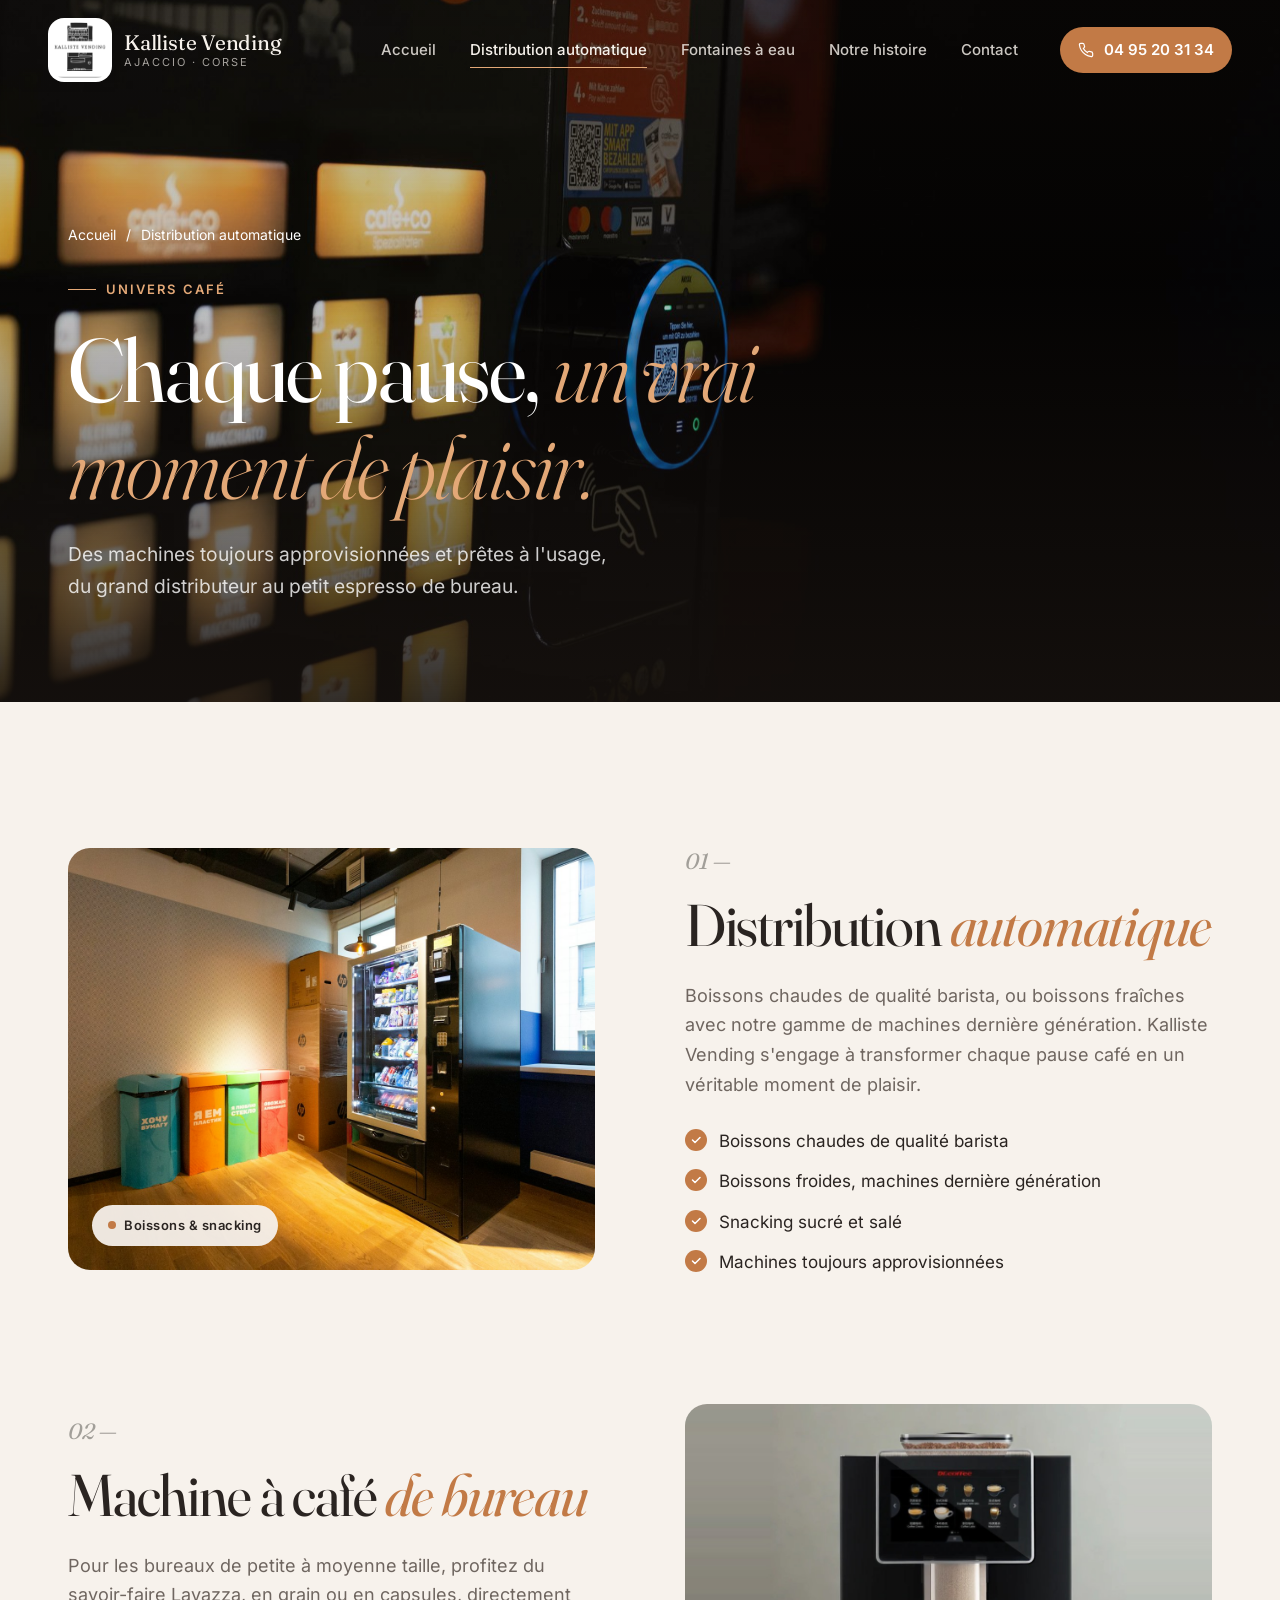
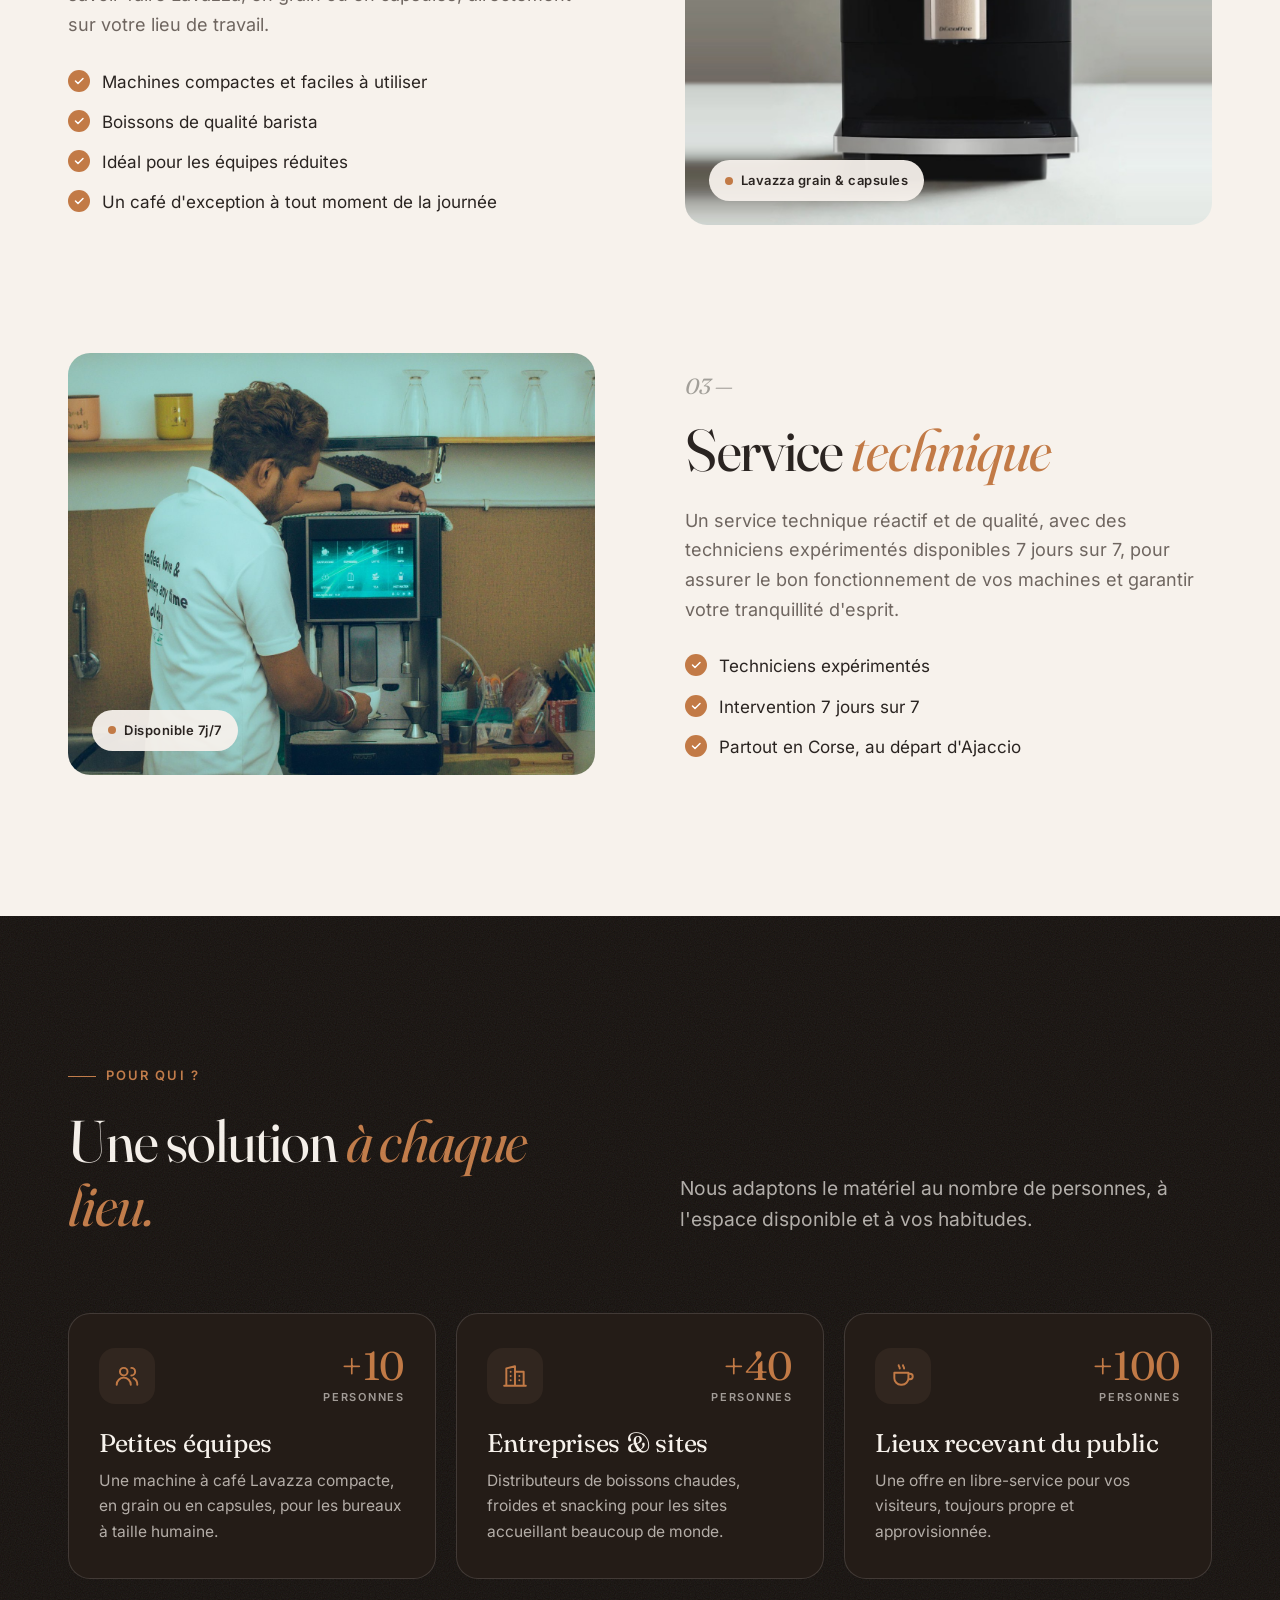
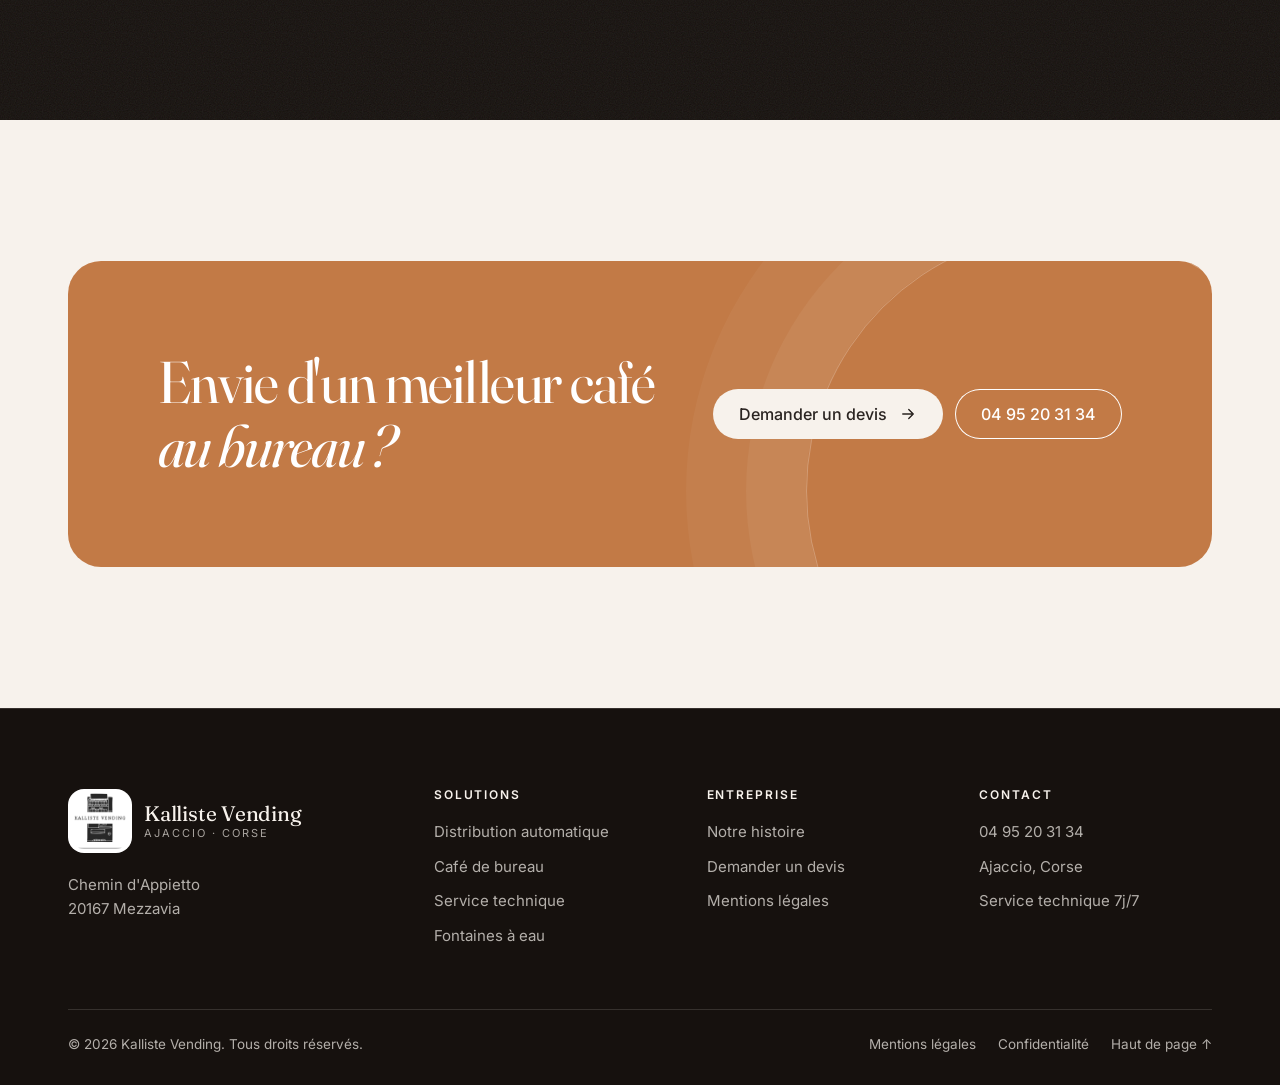
==== distribution-automatique/index.html @ c50c3dff "Site Kalliste Vending : premiere mise en ligne" ====
<!DOCTYPE html>
<html lang="fr" class="no-js">
<head>
  <meta charset="utf-8">
  <meta name="viewport" content="width=device-width, initial-scale=1">
  <title>Distribution automatique &amp; café de bureau en Corse | Kalliste Vending</title>
  <meta name="description" content="Distributeurs de boissons chaudes, froides et snacking, machines à café de bureau Lavazza et service technique 7j/7 partout en Corse.">
  <meta name="theme-color" content="#16110e">
  <link rel="icon" type="image/png" href="../assets/img/favicon.png">
  <link rel="apple-touch-icon" href="../assets/img/apple-touch-icon.png">
  <link rel="preload" href="../assets/fonts/fraunces-normal.woff2" as="font" type="font/woff2" crossorigin>
  <link rel="preload" href="../assets/fonts/inter-normal.woff2" as="font" type="font/woff2" crossorigin>
  <link rel="stylesheet" href="../assets/css/style.css">
  <script>document.documentElement.classList.remove('no-js');</script>
</head>
<body>

<svg width="0" height="0" style="position:absolute" aria-hidden="true">
  <symbol id="i-phone" viewBox="0 0 24 24" fill="none" stroke="currentColor" stroke-width="1.8" stroke-linecap="round" stroke-linejoin="round"><path d="M22 16.9v3a2 2 0 0 1-2.2 2 19.8 19.8 0 0 1-8.6-3.1 19.5 19.5 0 0 1-6-6A19.8 19.8 0 0 1 2.1 4.2 2 2 0 0 1 4.1 2h3a2 2 0 0 1 2 1.7c.1.9.4 1.8.7 2.7a2 2 0 0 1-.5 2.1L8 9.8a16 16 0 0 0 6 6l1.3-1.3a2 2 0 0 1 2.1-.4c.9.3 1.8.6 2.7.7a2 2 0 0 1 1.7 2z"/></symbol>
  <symbol id="i-arrow" viewBox="0 0 24 24" fill="none" stroke="currentColor" stroke-width="1.8" stroke-linecap="round" stroke-linejoin="round"><path d="M5 12h14M13 6l6 6-6 6"/></symbol>
  <symbol id="i-building" viewBox="0 0 24 24" fill="none" stroke="currentColor" stroke-width="1.8" stroke-linecap="round" stroke-linejoin="round"><path d="M4 21V5l8-2v18M12 8h8v13M8 8h.01M8 12h.01M8 16h.01M16 12h.01M16 16h.01M2 21h20"/></symbol>
  <symbol id="i-users" viewBox="0 0 24 24" fill="none" stroke="currentColor" stroke-width="1.8" stroke-linecap="round" stroke-linejoin="round"><circle cx="9" cy="8" r="3.5"/><path d="M2.5 20a6.5 6.5 0 0 1 13 0M16 4.5a3.5 3.5 0 0 1 0 7M18 14a6.5 6.5 0 0 1 3.5 6"/></symbol>
  <symbol id="i-cup" viewBox="0 0 24 24" fill="none" stroke="currentColor" stroke-width="1.8" stroke-linecap="round" stroke-linejoin="round"><path d="M4 9h13v5a6 6 0 0 1-6 6h-1a6 6 0 0 1-6-6V9zM17 10h1.5a2.5 2.5 0 0 1 0 5H17M8 2c0 1.5 1 1.5 1 3M12 2c0 1.5 1 1.5 1 3"/></symbol>
</svg>

<header class="site-header" id="top">
  <div class="wrap">
    <a class="brand" href="../" aria-label="Kalliste Vending, accueil">
      <img src="../assets/img/logo.png" alt="" width="54" height="54">
      <span>Kalliste Vending<small>Ajaccio · Corse</small></span>
    </a>
    <nav class="nav" aria-label="Navigation principale">
      <ul>
        <li><a href="../">Accueil</a></li>
        <li><a href="./" aria-current="page">Distribution automatique</a></li>
        <li><a href="../fontaines-a-eau/">Fontaines à eau</a></li>
        <li><a href="../#histoire">Notre histoire</a></li>
        <li><a href="../#contact">Contact</a></li>
      </ul>
    </nav>
    <a class="header-phone" href="tel:+33495203134"><svg><use href="#i-phone"/></svg>04 95 20 31 34</a>
    <button class="menu-toggle" type="button" aria-label="Ouvrir le menu" aria-expanded="false" aria-controls="mobile-menu"><span></span><span></span><span></span></button>
  </div>
</header>

<div class="mobile-menu" id="mobile-menu">
  <ul>
    <li><a href="../">Accueil</a></li>
    <li><a href="./" aria-current="page">Distribution automatique</a></li>
    <li><a href="../fontaines-a-eau/">Fontaines à eau</a></li>
    <li><a href="../#histoire">Notre histoire</a></li>
    <li><a href="../#contact">Contact</a></li>
  </ul>
  <a class="btn btn-copper" href="tel:+33495203134"><svg width="18" height="18"><use href="#i-phone"/></svg>Appeler le 04 95 20 31 34</a>
</div>

<main>
  <section class="page-hero">
    <div class="page-hero-bg" data-parallax><img src="../assets/img/distributeur.jpg" alt="" width="1920" height="1280"></div>
    <div class="wrap hero-in">
      <nav class="breadcrumb" aria-label="Fil d'Ariane"><a href="../">Accueil</a><span>/</span><span>Distribution automatique</span></nav>
      <span class="eyebrow">Univers café</span>
      <h1>Chaque pause, <em>un vrai moment de plaisir.</em></h1>
      <p class="lead">Des machines toujours approvisionnées et prêtes à l'usage, du grand distributeur au petit espresso de bureau.</p>
    </div>
  </section>

  <section class="section">
    <div class="wrap">
      <div class="feature-row" id="distributeurs">
        <div class="feature-media reveal">
          <img src="../assets/img/distributeur-bureau.jpg" alt="Distributeur automatique installé dans des locaux d'entreprise" width="1500" height="1000" loading="lazy">
          <span class="pill">Boissons &amp; snacking</span>
        </div>
        <div class="feature-text reveal" data-delay="1">
          <span class="num">01 —</span>
          <h2>Distribution <em class="accent">automatique</em></h2>
          <p>Boissons chaudes de qualité barista, ou boissons fraîches avec notre gamme de machines dernière génération. Kalliste Vending s'engage à transformer chaque pause café en un véritable moment de plaisir.</p>
          <ul class="check-list">
            <li>Boissons chaudes de qualité barista</li>
            <li>Boissons froides, machines dernière génération</li>
            <li>Snacking sucré et salé</li>
            <li>Machines toujours approvisionnées</li>
          </ul>
        </div>
      </div>

      <div class="feature-row reverse" id="cafe-bureau">
        <div class="feature-media reveal">
          <img src="../assets/img/cafe-bureau.jpg" alt="Machine à café de bureau avec écran tactile" width="1088" height="870" loading="lazy">
          <span class="pill">Lavazza grain &amp; capsules</span>
        </div>
        <div class="feature-text reveal" data-delay="1">
          <span class="num">02 —</span>
          <h2>Machine à café <em class="accent">de bureau</em></h2>
          <p>Pour les bureaux de petite à moyenne taille, profitez du savoir-faire Lavazza, en grain ou en capsules, directement sur votre lieu de travail.</p>
          <ul class="check-list">
            <li>Machines compactes et faciles à utiliser</li>
            <li>Boissons de qualité barista</li>
            <li>Idéal pour les équipes réduites</li>
            <li>Un café d'exception à tout moment de la journée</li>
          </ul>
        </div>
      </div>

      <div class="feature-row" id="service">
        <div class="feature-media reveal">
          <img src="../assets/img/technicien.jpg" alt="Technicien intervenant sur une machine à café" width="1800" height="1125" loading="lazy">
          <span class="pill">Disponible 7j/7</span>
        </div>
        <div class="feature-text reveal" data-delay="1">
          <span class="num">03 —</span>
          <h2>Service <em class="accent">technique</em></h2>
          <p>Un service technique réactif et de qualité, avec des techniciens expérimentés disponibles 7 jours sur 7, pour assurer le bon fonctionnement de vos machines et garantir votre tranquillité d'esprit.</p>
          <ul class="check-list">
            <li>Techniciens expérimentés</li>
            <li>Intervention 7 jours sur 7</li>
            <li>Partout en Corse, au départ d'Ajaccio</li>
          </ul>
        </div>
      </div>
    </div>
  </section>

  <section class="section dark grain">
    <div class="wrap">
      <div class="section-head">
        <div class="reveal">
          <span class="eyebrow">Pour qui ?</span>
          <h2>Une solution <em class="accent">à chaque lieu.</em></h2>
        </div>
        <p class="lead reveal" data-delay="1">Nous adaptons le matériel au nombre de personnes, à l'espace disponible et à vos habitudes.</p>
      </div>
      <div class="offer-grid">
        <div class="offer reveal">
          <div class="step-icon"><svg><use href="#i-users"/></svg></div>
          <span class="offer-size"><b>+10</b><small>personnes</small></span>
          <h3>Petites équipes</h3>
          <p>Une machine à café Lavazza compacte, en grain ou en capsules, pour les bureaux à taille humaine.</p>
        </div>
        <div class="offer reveal" data-delay="1">
          <div class="step-icon"><svg><use href="#i-building"/></svg></div>
          <span class="offer-size"><b>+40</b><small>personnes</small></span>
          <h3>Entreprises &amp; sites</h3>
          <p>Distributeurs de boissons chaudes, froides et snacking pour les sites accueillant beaucoup de monde.</p>
        </div>
        <div class="offer reveal" data-delay="2">
          <div class="step-icon"><svg><use href="#i-cup"/></svg></div>
          <span class="offer-size"><b>+100</b><small>personnes</small></span>
          <h3>Lieux recevant du public</h3>
          <p>Une offre en libre-service pour vos visiteurs, toujours propre et approvisionnée.</p>
        </div>
      </div>
    </div>
  </section>

  <section class="section">
    <div class="cta-wrap" style="padding-bottom:0">
      <div class="cta-band reveal">
        <h2>Envie d'un meilleur café <em>au bureau ?</em></h2>
        <div class="actions">
          <a class="btn btn-light" href="../#contact">Demander un devis <svg class="arrow" width="18" height="18"><use href="#i-arrow"/></svg></a>
          <a class="btn btn-ghost" href="tel:+33495203134">04 95 20 31 34</a>
        </div>
      </div>
    </div>
  </section>
</main>

<footer class="site-footer">
  <div class="wrap">
    <div class="footer-top">
      <div class="footer-brand">
        <a class="brand" href="../"><img src="../assets/img/logo.png" alt="" width="54" height="54"><span>Kalliste Vending<small>Ajaccio · Corse</small></span></a>
        <address>Chemin d'Appietto<br>20167 Mezzavia</address>
      </div>
      <div>
        <h4>Solutions</h4>
        <ul>
          <li><a href="./">Distribution automatique</a></li>
          <li><a href="#cafe-bureau">Café de bureau</a></li>
          <li><a href="#service">Service technique</a></li>
          <li><a href="../fontaines-a-eau/">Fontaines à eau</a></li>
        </ul>
      </div>
      <div>
        <h4>Entreprise</h4>
        <ul>
          <li><a href="../#histoire">Notre histoire</a></li>
          <li><a href="../#contact">Demander un devis</a></li>
          <li><a href="../mentions-legales/">Mentions légales</a></li>
        </ul>
      </div>
      <div>
        <h4>Contact</h4>
        <ul>
          <li><a href="tel:+33495203134">04 95 20 31 34</a></li>
          <li>Ajaccio, Corse</li>
          <li>Service technique 7j/7</li>
        </ul>
      </div>
    </div>
  </div>
  <div class="wrap footer-bottom">
    <span>© <span data-year>2026</span> Kalliste Vending. Tous droits réservés.</span>
    <nav aria-label="Liens légaux">
      <a href="../mentions-legales/">Mentions légales</a>
      <a href="../mentions-legales/#confidentialite">Confidentialité</a>
      <a href="#top">Haut de page ↑</a>
    </nav>
  </div>
</footer>

<a class="call-fab" href="tel:+33495203134" aria-label="Appeler Kalliste Vending"><svg><use href="#i-phone"/></svg></a>
<script src="../assets/js/main.js" defer></script>
</body>
</html>
---- assets/css/style.css ----
/* ==========================================================================
   KALLISTE VENDING — site de test (nouvelle identité)
   Concept : « La plus belle pause de l'île »
   Deux univers : le café (espresso, cuivre) et l'eau (turquoise méditerranéen)
   ========================================================================== */

/* ---------- Polices locales ---------- */
@font-face {
  font-family: "Fraunces";
  src: url("../fonts/fraunces-normal.woff2") format("woff2");
  font-weight: 300 700; font-style: normal; font-display: swap;
}
@font-face {
  font-family: "Fraunces";
  src: url("../fonts/fraunces-italic.woff2") format("woff2");
  font-weight: 300 700; font-style: italic; font-display: swap;
}
@font-face {
  font-family: "Inter";
  src: url("../fonts/inter-normal.woff2") format("woff2");
  font-weight: 300 700; font-style: normal; font-display: swap;
}

/* ---------- Jetons de design ---------- */
:root {
  --espresso: #16110e;
  --roast: #241c17;
  --roast-2: #31261f;
  --cream: #f7f2ec;
  --sand: #ede5da;
  --taupe: #a29f99;          /* couleur historique de la marque */
  --copper: #c27a46;
  --copper-light: #e3a877;
  --sea: #1a8798;
  --sea-deep: #0e5662;
  --sea-light: #dff0f1;
  --ink: #2a2421;
  --muted: #6f6660;
  --line: rgba(42, 36, 33, .12);
  --line-light: rgba(247, 242, 236, .14);

  --serif: "Fraunces", Georgia, "Times New Roman", serif;
  --sans: "Inter", system-ui, -apple-system, "Segoe UI", Roboto, Arial, sans-serif;

  --radius: 22px;
  --radius-sm: 12px;
  --shadow: 0 30px 60px -30px rgba(22, 17, 14, .45);
  --wrap: 1240px;
  --gutter: clamp(20px, 4vw, 48px);
  --ease: cubic-bezier(.2, .7, .2, 1);
}

/* ---------- Base ---------- */
*, *::before, *::after { box-sizing: border-box; }
html { scroll-behavior: smooth; -webkit-text-size-adjust: 100%; }
body {
  margin: 0;
  font-family: var(--sans);
  font-size: 17px;
  line-height: 1.65;
  color: var(--ink);
  background: var(--cream);
  -webkit-font-smoothing: antialiased;
  text-rendering: optimizeLegibility;
}
img { display: block; max-width: 100%; height: auto; }
a { color: inherit; }
::selection { background: var(--copper); color: #fff; }
:focus-visible { outline: 2px solid var(--copper); outline-offset: 3px; border-radius: 4px; }

h1, h2, h3, h4 {
  font-family: var(--serif);
  font-weight: 400;
  line-height: 1.08;
  letter-spacing: -.02em;
  margin: 0;
  font-optical-sizing: auto;
}
h1 { font-size: clamp(44px, 7vw, 96px); font-variation-settings: "opsz" 144; }
h2 { font-size: clamp(34px, 4.6vw, 60px); font-variation-settings: "opsz" 144; }
h3 { font-size: clamp(22px, 2vw, 28px); letter-spacing: -.01em; }
p { margin: 0 0 1em; }
em.accent, .accent-copper { font-style: italic; color: var(--copper); }
.accent-sea { font-style: italic; color: var(--sea); }

.wrap { max-width: var(--wrap); margin: 0 auto; padding: 0 var(--gutter); }
.section { padding: clamp(80px, 11vw, 150px) 0; position: relative; }
.visually-hidden {
  position: absolute !important; width: 1px; height: 1px; overflow: hidden;
  clip: rect(0 0 0 0); white-space: nowrap;
}

/* Sur-titre */
.eyebrow {
  display: inline-flex; align-items: center; gap: 10px;
  font-size: 13px; font-weight: 600; letter-spacing: .16em; text-transform: uppercase;
  color: var(--copper);
  margin-bottom: 22px;
}
.eyebrow::before { content: ""; width: 28px; height: 1px; background: currentColor; }
.eyebrow.sea { color: var(--sea); }
.lead { font-size: clamp(18px, 1.5vw, 21px); color: var(--muted); max-width: 46ch; }

/* ---------- Boutons ---------- */
.btn {
  --bg: var(--ink); --fg: var(--cream);
  position: relative;
  display: inline-flex; align-items: center; gap: 12px;
  padding: 16px 26px;
  border: 0; border-radius: 999px;
  background: var(--bg); color: var(--fg);
  font: 500 16px/1 var(--sans);
  text-decoration: none; cursor: pointer;
  overflow: hidden; isolation: isolate;
  transition: transform .3s var(--ease), box-shadow .3s var(--ease), color .3s;
}
.btn::before {
  content: ""; position: absolute; inset: 0; z-index: -1;
  background: var(--copper);
  transform: translateY(101%);
  transition: transform .45s var(--ease);
}
.btn:hover::before { transform: translateY(0); }
.btn:hover { transform: translateY(-2px); box-shadow: 0 14px 30px -12px rgba(194, 122, 70, .7); color: #fff; }
.btn .arrow { transition: transform .3s var(--ease); }
.btn:hover .arrow { transform: translateX(4px); }
.btn-copper { --bg: var(--copper); --fg: #fff; }
.btn-copper::before { background: var(--cream); }
.btn-copper:hover { color: var(--ink); }
.btn-light { --bg: var(--cream); --fg: var(--ink); }
.btn-ghost { --bg: transparent; --fg: currentColor; box-shadow: inset 0 0 0 1px currentColor; }
.btn-ghost::before { background: var(--cream); }
.btn-ghost:hover { color: var(--ink); box-shadow: none; }
.btn-sea::before { background: var(--sea); }
.btn-sea:hover { box-shadow: 0 14px 30px -12px rgba(26, 135, 152, .7); }

.link-arrow {
  display: inline-flex; align-items: center; gap: 10px;
  font-weight: 600; font-size: 15px; text-decoration: none;
  padding-bottom: 4px;
  background: linear-gradient(currentColor, currentColor) 0 100% / 0 1px no-repeat;
  transition: background-size .4s var(--ease);
}
.link-arrow:hover { background-size: 100% 1px; }

/* ==========================================================================
   EN-TÊTE
   ========================================================================== */
.site-header {
  position: fixed; inset: 0 0 auto 0; z-index: 100;
  padding: 18px 0;
  color: var(--cream);
  transition: background-color .4s, padding .4s var(--ease), color .4s, box-shadow .4s;
}
.site-header .wrap { display: flex; align-items: center; gap: 28px; max-width: 1400px; }
.site-header.is-solid {
  padding: 10px 0;
  background: rgba(22, 17, 14, .86);
  -webkit-backdrop-filter: saturate(140%) blur(14px);
  backdrop-filter: saturate(140%) blur(14px);
  box-shadow: 0 1px 0 var(--line-light);
}
.brand { display: flex; align-items: center; gap: 12px; text-decoration: none; }
.brand img {
  width: 64px; height: 64px; object-fit: contain;
  background: #fff; border-radius: 16px; padding: 4px;
}
.brand span { font-family: var(--serif); font-size: 21px; letter-spacing: -.01em; line-height: 1; }
.brand small { display: block; font-family: var(--sans); font-size: 11px; letter-spacing: .18em; text-transform: uppercase; opacity: .65; margin-top: 4px; }

.nav { margin-left: auto; }
.nav ul { display: flex; gap: 6px; list-style: none; margin: 0; padding: 0; }
.nav a {
  position: relative; display: block;
  padding: 10px 14px;
  font-size: 15px; font-weight: 500; text-decoration: none;
  opacity: .82; transition: opacity .2s;
}
.nav a::after {
  content: ""; position: absolute; left: 14px; right: 14px; bottom: 4px;
  height: 1px; background: var(--copper-light);
  transform: scaleX(0); transform-origin: left; transition: transform .35s var(--ease);
}
.nav a:hover, .nav a[aria-current="page"] { opacity: 1; }
.nav a:hover::after, .nav a[aria-current="page"]::after { transform: scaleX(1); }

.header-phone {
  display: inline-flex; align-items: center; gap: 10px;
  padding: 11px 18px; border-radius: 999px;
  background: var(--copper); color: #fff;
  font-weight: 600; font-size: 15px; text-decoration: none; white-space: nowrap;
  transition: background .25s, transform .25s var(--ease);
}
.header-phone:hover { background: var(--copper-light); transform: translateY(-1px); }
.header-phone svg { width: 16px; height: 16px; }

/* En-tête sur fond clair (pages intérieures si besoin) */
.site-header.on-light:not(.is-solid) { color: var(--ink); }

.menu-toggle {
  display: none; margin-left: auto;
  width: 46px; height: 46px; border-radius: 50%;
  border: 1px solid var(--line-light); background: transparent; color: inherit;
  cursor: pointer; position: relative;
}
.menu-toggle span {
  position: absolute; left: 14px; right: 14px; height: 1.5px; background: currentColor;
  transition: transform .35s var(--ease), opacity .2s;
}
.menu-toggle span:nth-child(1) { top: 17px; }
.menu-toggle span:nth-child(2) { top: 22px; }
.menu-toggle span:nth-child(3) { top: 27px; }
.menu-open .menu-toggle span:nth-child(1) { transform: translateY(5px) rotate(45deg); }
.menu-open .menu-toggle span:nth-child(2) { opacity: 0; }
.menu-open .menu-toggle span:nth-child(3) { transform: translateY(-5px) rotate(-45deg); }

.mobile-menu {
  position: fixed; inset: 0; z-index: 90;
  background: var(--espresso); color: var(--cream);
  padding: 120px var(--gutter) 40px;
  display: flex; flex-direction: column;
  clip-path: circle(0 at calc(100% - 45px) 45px);
  transition: clip-path .6s var(--ease);
  visibility: hidden;
}
.menu-open .mobile-menu { clip-path: circle(150% at calc(100% - 45px) 45px); visibility: visible; }
.mobile-menu ul { list-style: none; margin: 0; padding: 0; }
.mobile-menu li a {
  display: block; padding: 12px 0;
  font-family: var(--serif); font-size: 38px; line-height: 1.1; text-decoration: none;
  border-bottom: 1px solid var(--line-light);
}
.mobile-menu li a[aria-current="page"] { color: var(--copper-light); font-style: italic; }
.mobile-menu .btn { margin-top: auto; justify-content: center; }
body.menu-open { overflow: hidden; }

/* ==========================================================================
   HERO ACCUEIL
   ========================================================================== */
.hero {
  position: relative;
  min-height: 100vh; min-height: 100svh;
  padding: 150px 0 90px;
  background:
    radial-gradient(70% 60% at 85% 20%, rgba(26, 135, 152, .22), transparent 60%),
    radial-gradient(60% 60% at 10% 90%, rgba(194, 122, 70, .25), transparent 60%),
    var(--espresso);
  color: var(--cream);
  overflow: hidden;
  display: flex; align-items: center;
}
/* grain photo très léger */
.hero::before, .grain::before {
  content: ""; position: absolute; inset: 0; pointer-events: none; opacity: .09; z-index: 0;
  background-image: url("data:image/svg+xml,%3Csvg xmlns='http://www.w3.org/2000/svg' width='160' height='160'%3E%3Cfilter id='n'%3E%3CfeTurbulence type='fractalNoise' baseFrequency='.85' numOctaves='3' stitchTiles='stitch'/%3E%3C/filter%3E%3Crect width='100%25' height='100%25' filter='url(%23n)'/%3E%3C/svg%3E");
}
.hero .wrap {
  position: relative; z-index: 1;
  display: grid; grid-template-columns: 1.05fr .95fr; gap: clamp(40px, 6vw, 90px);
  align-items: center; max-width: 1400px;
}
.hero h1 { font-weight: 350; margin-bottom: 28px; }
.hero h1 em { font-style: italic; font-weight: 300; color: var(--copper-light); }
.hero .lead { color: rgba(247, 242, 236, .72); margin-bottom: 40px; }
.hero-actions { display: flex; flex-wrap: wrap; gap: 14px; }

.hero-facts {
  display: flex; flex-wrap: wrap; gap: 10px 28px;
  margin: 56px 0 0; padding: 26px 0 0; list-style: none;
  border-top: 1px solid var(--line-light);
  font-size: 14px; color: rgba(247, 242, 236, .7);
}
.hero-facts li { display: flex; align-items: center; gap: 10px; }
.hero-facts li::before { content: ""; width: 6px; height: 6px; border-radius: 50%; background: var(--copper); }
.hero-facts li:nth-child(even)::before { background: var(--sea); }

/* Visuel double : café / eau */
.duo { position: relative; height: min(640px, 72vh); }
.duo-card {
  position: absolute; overflow: hidden;
  border-radius: 200px 200px var(--radius) var(--radius);
  box-shadow: var(--shadow);
  text-decoration: none; color: #fff;
  transition: transform .8s var(--ease);
}
.duo-card img { width: 100%; height: 100%; object-fit: cover; transition: transform 1.2s var(--ease); }
.duo-card:hover img { transform: scale(1.06); }
.duo-card::after {
  content: ""; position: absolute; inset: 0;
  background: linear-gradient(180deg, transparent 50%, rgba(10, 8, 6, .75));
}
.duo-card .tag {
  position: absolute; left: 24px; right: 24px; bottom: 22px; z-index: 2;
  display: flex; align-items: flex-end; justify-content: space-between; gap: 10px;
}
.duo-card .tag b { font-family: var(--serif); font-weight: 400; font-size: 30px; line-height: 1; }
.duo-card .tag small { display: block; font-size: 12px; letter-spacing: .14em; text-transform: uppercase; opacity: .8; margin-bottom: 8px; }
.duo-card .tag .circle {
  flex: 0 0 auto; width: 44px; height: 44px; border-radius: 50%;
  display: grid; place-items: center; background: rgba(255, 255, 255, .18);
  -webkit-backdrop-filter: blur(6px); backdrop-filter: blur(6px);
  transition: background .3s, transform .3s var(--ease);
}
.duo-card:hover .circle { background: var(--copper); transform: rotate(-45deg); }
.duo-card.water:hover .circle { background: var(--sea); }
.duo-card.coffee { left: 0; top: 0; width: 58%; height: 82%; }
.duo-card.water { right: 0; bottom: 0; width: 50%; height: 70%; border-radius: var(--radius) var(--radius) 200px 200px; }
.duo-card.water .tag { bottom: auto; top: 26px; align-items: flex-start; }
.duo-card.water::after { background: linear-gradient(0deg, transparent 50%, rgba(8, 40, 46, .7)); }

.scroll-hint {
  position: absolute; left: 50%; bottom: 26px; z-index: 2; transform: translateX(-50%);
  width: 26px; height: 42px; border-radius: 20px; border: 1px solid var(--line-light);
}
.scroll-hint::after {
  content: ""; position: absolute; left: 50%; top: 8px; width: 3px; height: 8px; margin-left: -1.5px;
  border-radius: 3px; background: var(--copper-light); animation: wheel 1.8s var(--ease) infinite;
}
@keyframes wheel { 0% { opacity: 0; transform: translateY(0); } 30% { opacity: 1; } 100% { opacity: 0; transform: translateY(14px); } }

/* ==========================================================================
   BANDEAU DÉFILANT
   ========================================================================== */
.marquee {
  background: var(--copper); color: #fff;
  overflow: hidden; white-space: nowrap;
  padding: 18px 0;
  border-block: 1px solid rgba(0, 0, 0, .08);
}
.marquee-track { display: inline-flex; animation: marquee 40s linear infinite; }
.marquee:hover .marquee-track { animation-play-state: paused; }
.marquee span {
  display: inline-flex; align-items: center; gap: 34px; padding-right: 34px;
  font-family: var(--serif); font-size: clamp(20px, 2.2vw, 28px); font-style: italic;
}
.marquee span::after { content: "✦"; font-style: normal; font-size: .6em; opacity: .7; }
@keyframes marquee { to { transform: translateX(-50%); } }

/* ==========================================================================
   EN-TÊTES DE SECTION
   ========================================================================== */
.section-head {
  display: grid; grid-template-columns: 1fr 1fr; gap: 40px 80px; align-items: end;
  margin-bottom: clamp(48px, 6vw, 80px);
}
.section-head .lead { margin: 0; }
.section-head.center { grid-template-columns: 1fr; text-align: center; justify-items: center; }

/* ==========================================================================
   SOLUTIONS (cartes)
   ========================================================================== */
.solutions { display: grid; grid-template-columns: repeat(3, 1fr); gap: 24px; }
.solution {
  position: relative; display: flex; flex-direction: column;
  background: #fff; border-radius: var(--radius); overflow: hidden;
  text-decoration: none; color: inherit;
  box-shadow: 0 1px 0 var(--line);
  transition: transform .5s var(--ease), box-shadow .5s var(--ease);
}
.solution:hover { transform: translateY(-8px); box-shadow: var(--shadow); }
.solution-media { position: relative; aspect-ratio: 4 / 3.2; overflow: hidden; }
.solution-media img { width: 100%; height: 100%; object-fit: cover; transition: transform 1.2s var(--ease); }
.solution:hover .solution-media img { transform: scale(1.07); }
.solution-num {
  position: absolute; top: 18px; left: 18px;
  padding: 6px 12px; border-radius: 999px;
  background: rgba(247, 242, 236, .92); color: var(--ink);
  font-size: 12px; font-weight: 600; letter-spacing: .1em;
}
.solution-body { padding: 28px 28px 30px; display: flex; flex-direction: column; flex: 1; }
.solution-body h3 { margin-bottom: 12px; }
.solution-body p { color: var(--muted); font-size: 16px; flex: 1; }
.solution-body .link-arrow { color: var(--copper); margin-top: 8px; align-self: flex-start; }
.solution.is-water .link-arrow { color: var(--sea); }

/* ==========================================================================
   HISTOIRE
   ========================================================================== */
.story { background: var(--sand); overflow: hidden; }
.story-grid { display: grid; grid-template-columns: .95fr 1.05fr; gap: clamp(40px, 7vw, 110px); align-items: center; }
.story-media { position: relative; }
.story-media img { border-radius: var(--radius); aspect-ratio: 4 / 5; object-fit: cover; width: 100%; }
.story-media .year {
  position: absolute; right: -28px; bottom: 40px;
  background: var(--espresso); color: var(--cream);
  padding: 26px 30px; border-radius: var(--radius);
  box-shadow: var(--shadow);
}
.story-media .year b { display: block; font-family: var(--serif); font-weight: 300; font-size: 64px; line-height: .9; color: var(--copper-light); }
.story-media .year span { font-size: 13px; letter-spacing: .08em; opacity: .75; }
.story h2 { margin-bottom: 30px; }
.story blockquote {
  margin: 34px 0 0; padding: 26px 0 0 30px;
  border-left: 1px solid var(--copper);
  font-family: var(--serif); font-size: clamp(22px, 2.2vw, 28px); font-style: italic; line-height: 1.35;
  color: var(--ink);
}
.story blockquote small { display: block; margin-top: 14px; font: 500 14px var(--sans); font-style: normal; color: var(--muted); }
.big-word {
  position: absolute; right: -2vw; top: 40px; pointer-events: none;
  font-family: var(--serif); font-style: italic; font-weight: 300;
  font-size: clamp(120px, 20vw, 300px); line-height: 1; letter-spacing: -.04em;
  color: rgba(42, 36, 33, .045);
}

/* ==========================================================================
   CHIFFRES
   ========================================================================== */
.stats { background: var(--espresso); color: var(--cream); position: relative; overflow: hidden; }
.stats-grid { display: grid; grid-template-columns: repeat(4, 1fr); position: relative; z-index: 1; }
.stat { padding: 10px 34px; border-left: 1px solid var(--line-light); }
.stat:first-child { border-left: 0; padding-left: 0; }
.stat b {
  display: block; font-family: var(--serif); font-weight: 300;
  font-size: clamp(52px, 6vw, 86px); line-height: 1; letter-spacing: -.03em;
  margin-bottom: 14px;
}
.stat b sup { font-size: .4em; vertical-align: top; position: relative; top: .4em; color: var(--copper-light); }
.stat:nth-child(even) b sup { color: #6cc4cf; }
.stat p { margin: 0; color: rgba(247, 242, 236, .68); font-size: 15px; max-width: 24ch; }

/* ==========================================================================
   PROCESSUS
   ========================================================================== */
.steps { display: grid; grid-template-columns: repeat(4, 1fr); gap: 20px; counter-reset: step; list-style: none; padding: 0; margin: 0; }
.step {
  position: relative; padding: 34px 28px 30px;
  border-radius: var(--radius); background: #fff;
  box-shadow: 0 1px 0 var(--line);
  transition: background .4s, color .4s, transform .4s var(--ease);
}
.step:hover { background: var(--espresso); color: var(--cream); transform: translateY(-6px); }
.step:hover p { color: rgba(247, 242, 236, .7); }
.step-icon {
  width: 56px; height: 56px; border-radius: 16px;
  display: grid; place-items: center; margin-bottom: 26px;
  background: var(--sand); color: var(--copper);
  transition: background .4s;
}
.step:hover .step-icon { background: var(--roast-2); }
.step-icon svg { width: 26px; height: 26px; }
.step::after {
  counter-increment: step; content: "0" counter(step);
  position: absolute; top: 26px; right: 28px;
  font-family: var(--serif); font-style: italic; font-size: 34px; color: var(--taupe); opacity: .6;
}
.step h3 { font-size: 23px; margin-bottom: 10px; }
.step p { margin: 0; font-size: 15.5px; color: var(--muted); transition: color .4s; }

/* ==========================================================================
   BANDEAU ÉCOLOGIE
   ========================================================================== */
.eco {
  position: relative; color: #fff; overflow: hidden;
  min-height: 640px; display: flex; align-items: center;
}
.eco-bg { position: absolute; inset: -10% 0; }
.eco-bg img { width: 100%; height: 100%; object-fit: cover; }
.eco::after {
  content: ""; position: absolute; inset: 0;
  background: linear-gradient(90deg, rgba(6, 34, 38, .88) 0%, rgba(6, 34, 38, .55) 45%, rgba(6, 34, 38, 0) 75%);
}
.eco .wrap { position: relative; z-index: 1; width: 100%; }
.eco-content { max-width: 560px; }
.eco .eyebrow { color: #8fd8e0; }
.eco h2 { margin-bottom: 24px; }
.eco h2 em { color: #8fd8e0; }
.eco p { color: rgba(255, 255, 255, .82); font-size: 18px; }
.eco-list { list-style: none; padding: 0; margin: 28px 0 36px; display: grid; gap: 12px; }
.eco-list li { display: flex; gap: 14px; align-items: center; font-weight: 500; }
.eco-list svg { flex: 0 0 auto; width: 26px; height: 26px; padding: 5px; border-radius: 50%; background: rgba(143, 216, 224, .2); color: #8fd8e0; }

/* ==========================================================================
   PARTENAIRES
   ========================================================================== */
.partners { padding: 70px 0; border-bottom: 1px solid var(--line); }
.partners .wrap { display: flex; align-items: center; justify-content: space-between; gap: 40px; flex-wrap: wrap; }
.partners p { margin: 0; font-family: var(--serif); font-size: 24px; max-width: 22ch; line-height: 1.25; }
.partner-logos { display: flex; align-items: center; gap: 56px; flex-wrap: wrap; }
.partner-logos img { height: 64px; width: auto; filter: grayscale(1); opacity: .75; transition: filter .3s, opacity .3s; }
.partner-logos img:hover { filter: none; opacity: 1; }
.partner-logos .logo-nescafe { height: 42px; }
.wordmark {
  font-family: var(--serif); font-weight: 600; font-size: 34px; letter-spacing: .06em;
  color: var(--ink); opacity: .7; text-transform: uppercase;
}

/* ==========================================================================
   CONTACT
   ========================================================================== */
.contact { background: var(--espresso); color: var(--cream); position: relative; overflow: hidden; }
.contact-grid { display: grid; grid-template-columns: .85fr 1.15fr; gap: clamp(40px, 7vw, 100px); position: relative; z-index: 1; }
.contact h2 { margin-bottom: 24px; }
.contact h2 em { color: var(--copper-light); }
.contact .lead { color: rgba(247, 242, 236, .7); }
.contact-cards { display: grid; gap: 14px; margin-top: 40px; }
.contact-card {
  display: flex; align-items: center; gap: 18px;
  padding: 20px 22px; border-radius: var(--radius-sm);
  border: 1px solid var(--line-light); text-decoration: none;
  transition: background .3s, border-color .3s;
}
a.contact-card:hover { background: var(--roast); border-color: var(--copper); }
.contact-card .ico {
  flex: 0 0 auto; width: 46px; height: 46px; border-radius: 50%;
  display: grid; place-items: center; background: var(--roast-2); color: var(--copper-light);
}
.contact-card .ico svg { width: 20px; height: 20px; }
.contact-card small { display: block; font-size: 12px; letter-spacing: .14em; text-transform: uppercase; color: rgba(247, 242, 236, .55); }
.contact-card b { font-weight: 500; font-size: 18px; }

.form {
  background: var(--cream); color: var(--ink);
  border-radius: var(--radius); padding: clamp(28px, 4vw, 48px);
}
.form h3 { margin-bottom: 6px; }
.form > p { color: var(--muted); font-size: 15px; margin-bottom: 26px; }
.chips { display: flex; flex-wrap: wrap; gap: 10px; margin: 0 0 24px; padding: 0; border: 0; }
.chips legend { font-size: 14px; font-weight: 600; margin-bottom: 12px; padding: 0; }
.chip input { position: absolute; opacity: 0; pointer-events: none; }
.chip span {
  display: inline-flex; align-items: center; gap: 8px;
  padding: 10px 16px; border-radius: 999px;
  border: 1px solid var(--line); background: #fff;
  font-size: 14.5px; font-weight: 500; cursor: pointer;
  transition: background .25s, color .25s, border-color .25s;
}
.chip span::before { content: "+"; font-weight: 400; transition: transform .25s; }
.chip input:checked + span { background: var(--ink); color: var(--cream); border-color: var(--ink); }
.chip input:checked + span::before { content: "✓"; }
.chip input:focus-visible + span { outline: 2px solid var(--copper); outline-offset: 2px; }

.fields { display: grid; grid-template-columns: 1fr 1fr; gap: 16px; }
.field { position: relative; }
.field.full { grid-column: 1 / -1; }
.field input, .field textarea {
  width: 100%; padding: 24px 16px 10px;
  border: 1px solid var(--line); border-radius: var(--radius-sm);
  background: #fff; color: var(--ink);
  font: 400 16px/1.4 var(--sans);
  transition: border-color .25s, box-shadow .25s;
}
.field textarea { min-height: 140px; resize: vertical; }
.field label {
  position: absolute; left: 17px; top: 17px;
  font-size: 15px; color: var(--muted); pointer-events: none;
  transition: transform .2s var(--ease), font-size .2s, color .2s;
  transform-origin: left top;
}
.field input:focus, .field textarea:focus { outline: 0; border-color: var(--copper); box-shadow: 0 0 0 4px rgba(194, 122, 70, .15); }
.field input:focus + label, .field input:not(:placeholder-shown) + label,
.field textarea:focus + label, .field textarea:not(:placeholder-shown) + label {
  transform: translateY(-10px); font-size: 12px; color: var(--copper);
}
.consent { display: flex; gap: 12px; align-items: flex-start; margin: 20px 0 24px; font-size: 13.5px; color: var(--muted); line-height: 1.5; }
.consent input { margin-top: 3px; accent-color: var(--copper); width: 16px; height: 16px; flex: 0 0 auto; }
.form-foot { display: flex; align-items: center; gap: 18px; flex-wrap: wrap; }
.form-status { margin: 0; font-size: 14.5px; font-weight: 500; }
.form-status.ok { color: #2e7d4f; }
.form-status.err { color: #b3402a; }

/* ==========================================================================
   PIED DE PAGE
   ========================================================================== */
.site-footer { background: var(--espresso); color: rgba(247, 242, 236, .7); border-top: 1px solid var(--line-light); }
.footer-top { display: grid; grid-template-columns: 1.4fr 1fr 1fr 1fr; gap: 40px; padding: 80px 0 60px; }
.footer-top h4 { font-family: var(--sans); font-size: 12px; font-weight: 600; letter-spacing: .16em; text-transform: uppercase; color: var(--cream); margin-bottom: 18px; }
.footer-top ul { list-style: none; margin: 0; padding: 0; display: grid; gap: 10px; font-size: 15px; }
.footer-top a { text-decoration: none; transition: color .2s; }
.footer-top a:hover { color: var(--copper-light); }
.footer-brand p { max-width: 32ch; font-size: 15px; margin-top: 20px; }
.footer-brand address { font-style: normal; font-size: 15px; line-height: 1.6; margin-top: 20px; }
.footer-brand .brand { color: var(--cream); }
.footer-bottom {
  display: flex; justify-content: space-between; gap: 20px; flex-wrap: wrap;
  padding-top: 24px; padding-bottom: 30px; font-size: 13.5px;
  background: linear-gradient(var(--line-light), var(--line-light)) center top / calc(100% - 2 * var(--gutter)) 1px no-repeat;
}
.footer-bottom a { text-decoration: none; }
.footer-bottom a:hover { color: var(--cream); }
.footer-bottom nav { display: flex; gap: 22px; flex-wrap: wrap; }

/* Bouton d'appel flottant (mobile) */
.call-fab {
  position: fixed; right: 18px; bottom: 18px; z-index: 80;
  width: 58px; height: 58px; border-radius: 50%;
  display: none; place-items: center;
  background: var(--copper); color: #fff;
  box-shadow: 0 14px 30px -10px rgba(194, 122, 70, .8);
}
.call-fab svg { width: 24px; height: 24px; }
.call-fab::before {
  content: ""; position: absolute; inset: 0; border-radius: 50%;
  border: 2px solid var(--copper); animation: ping 2.4s var(--ease) infinite;
}
@keyframes ping { 0% { transform: scale(1); opacity: .8; } 100% { transform: scale(1.6); opacity: 0; } }

/* ==========================================================================
   PAGES INTÉRIEURES
   ========================================================================== */
.page-hero {
  position: relative; min-height: 78vh; padding: 170px 0 80px;
  color: #fff; display: flex; align-items: flex-end; overflow: hidden;
  background: var(--espresso);
}
.page-hero-bg { position: absolute; inset: 0; }
.page-hero-bg img { width: 100%; height: 100%; object-fit: cover; }
.page-hero::after {
  content: ""; position: absolute; inset: 0;
  background: linear-gradient(180deg, rgba(22, 17, 14, .35) 0%, rgba(22, 17, 14, .2) 40%, rgba(22, 17, 14, .88) 100%);
}
.page-hero.water::after { background: linear-gradient(180deg, rgba(5, 36, 42, .3) 0%, rgba(5, 36, 42, .15) 40%, rgba(5, 36, 42, .9) 100%); }
.page-hero .wrap { position: relative; z-index: 1; width: 100%; }
.breadcrumb { display: flex; gap: 10px; font-size: 14px; opacity: .75; margin-bottom: 24px; }
.breadcrumb a { text-decoration: none; }
.breadcrumb a:hover { text-decoration: underline; }
.page-hero h1 { max-width: 14ch; margin-bottom: 24px; }
.page-hero h1 em { font-style: italic; font-weight: 300; color: var(--copper-light); }
.page-hero.water h1 em { color: #8fd8e0; }
.page-hero .lead { color: rgba(255, 255, 255, .8); }
.page-hero .eyebrow { color: var(--copper-light); }
.page-hero.water .eyebrow { color: #8fd8e0; }

/* Blocs alternés */
.feature-row {
  display: grid; grid-template-columns: 1fr 1fr; gap: clamp(40px, 7vw, 110px);
  align-items: center;
}
.feature-row + .feature-row { margin-top: clamp(80px, 10vw, 140px); }
.feature-row.reverse .feature-media { order: 2; }
.feature-media { position: relative; }
.feature-media img { border-radius: var(--radius); width: 100%; aspect-ratio: 5 / 4; object-fit: cover; }
.feature-media .pill {
  position: absolute; left: 24px; bottom: 24px;
  padding: 10px 16px; border-radius: 999px;
  background: rgba(247, 242, 236, .94); color: var(--ink);
  font-size: 13px; font-weight: 600; letter-spacing: .04em;
  display: inline-flex; align-items: center; gap: 8px;
}
.feature-media .pill::before { content: ""; width: 8px; height: 8px; border-radius: 50%; background: var(--copper); }
.is-water .feature-media .pill::before { background: var(--sea); }
.feature-media.logo-box {
  aspect-ratio: 5 / 4; border-radius: var(--radius);
  background: #fff; display: grid; place-items: center; padding: 12%;
  box-shadow: 0 1px 0 var(--line);
}
.feature-media.logo-box img { aspect-ratio: auto; border-radius: 0; object-fit: contain; }
.feature-text h2 { margin-bottom: 24px; }
.feature-text .num { font-family: var(--serif); font-style: italic; color: var(--taupe); font-size: 22px; margin-bottom: 14px; display: block; }
.feature-text p { color: var(--muted); font-size: 18px; }
.check-list { list-style: none; padding: 0; margin: 28px 0 0; display: grid; gap: 12px; }
.check-list li { display: flex; gap: 12px; align-items: flex-start; }
.check-list li::before {
  content: ""; flex: 0 0 auto; width: 22px; height: 22px; margin-top: 2px; border-radius: 50%;
  background: var(--copper) url("data:image/svg+xml,%3Csvg xmlns='http://www.w3.org/2000/svg' viewBox='0 0 24 24' fill='none' stroke='white' stroke-width='3' stroke-linecap='round' stroke-linejoin='round'%3E%3Cpath d='M5 12l5 5L20 7'/%3E%3C/svg%3E") center / 12px no-repeat;
}
.is-water .check-list li::before { background-color: var(--sea); }

/* Bandeau d'offre */
.offer-grid { display: grid; grid-template-columns: repeat(3, 1fr); gap: 20px; }
.offer {
  padding: 34px 30px; border-radius: var(--radius);
  background: var(--roast); border: 1px solid var(--line-light);
  transition: border-color .3s, transform .4s var(--ease);
}
.offer:hover { border-color: var(--copper); transform: translateY(-6px); }
.offer .step-icon { background: var(--roast-2); }
.offer { position: relative; }
.offer-size { position: absolute; top: 32px; right: 30px; text-align: right; line-height: 1; }
.offer-size b { display: block; font-family: var(--serif); font-weight: 400; font-size: 40px; letter-spacing: -.01em; color: var(--copper); }
.offer-size small { display: block; margin-top: 6px; font-size: 11px; font-weight: 600; letter-spacing: .16em; text-transform: uppercase; color: rgba(247, 242, 236, .6); }
.offer h3 { margin-bottom: 10px; color: var(--cream); }
.offer p { margin: 0; color: rgba(247, 242, 236, .68); font-size: 15.5px; }
.dark { background: var(--espresso); color: var(--cream); }
.dark .lead { color: rgba(247, 242, 236, .7); }

/* Comparatif */
.compare { display: grid; grid-template-columns: 1fr 1fr; gap: 20px; }
.compare-col { border-radius: var(--radius); padding: 40px 36px; }
.compare-col.old { background: #fff; box-shadow: 0 1px 0 var(--line); }
.compare-col.new { background: var(--sea-deep); color: #fff; position: relative; overflow: hidden; }
.compare-col.new::after {
  content: ""; position: absolute; right: -80px; top: -80px; width: 260px; height: 260px; border-radius: 50%;
  background: radial-gradient(circle, rgba(143, 216, 224, .35), transparent 70%);
}
.compare-col h3 { margin-bottom: 6px; }
.compare-col .sub { font-size: 14px; opacity: .7; margin-bottom: 26px; }
.compare-col ul { list-style: none; padding: 0; margin: 0; display: grid; gap: 14px; }
.compare-col li { display: flex; gap: 12px; align-items: flex-start; padding-bottom: 14px; border-bottom: 1px solid currentColor; border-color: rgba(127, 127, 127, .18); }
.compare-col li:last-child { border-bottom: 0; padding-bottom: 0; }
.compare-col.old li::before { content: "—"; color: var(--taupe); }
.compare-col.new li::before { content: "✓"; color: #8fd8e0; font-weight: 700; }

/* Appel à l'action */
.cta-band {
  margin: 0 auto;
  border-radius: calc(var(--radius) * 1.5);
  background: var(--copper); color: #fff;
  padding: clamp(48px, 7vw, 90px);
  display: grid; grid-template-columns: 1.4fr auto; gap: 40px; align-items: center;
  position: relative; overflow: hidden;
}
.cta-band.water { background: var(--sea); }
.cta-band::after {
  content: ""; position: absolute; right: -10%; bottom: -60%; width: 520px; height: 520px; border-radius: 50%;
  border: 1px solid rgba(255, 255, 255, .25); box-shadow: 0 0 0 60px rgba(255, 255, 255, .05), 0 0 0 120px rgba(255, 255, 255, .04);
}
.cta-band h2 { position: relative; z-index: 1; }
.cta-band .actions { position: relative; z-index: 1; display: flex; gap: 12px; flex-wrap: wrap; }
.cta-wrap { max-width: var(--wrap); margin: 0 auto; padding: 0 var(--gutter) clamp(80px, 10vw, 130px); }

/* Pages légales */
.notfound { min-height: 78vh; display: grid; align-items: center; padding: 150px 0 90px; text-align: center; }
.notfound .wrap { max-width: 760px; }
.notfound-code { margin: 0; font-family: var(--serif); font-style: italic; font-size: clamp(110px, 18vw, 200px); line-height: .9; color: var(--copper); opacity: .9; }
.notfound h1 { font-size: clamp(36px, 5vw, 60px); margin: 18px 0 16px; }
.notfound .lead { margin: 0 auto 34px; max-width: 46ch; }
.notfound-actions { display: flex; gap: 14px; justify-content: center; flex-wrap: wrap; }

.legal-page { padding: 160px 0 100px; }
.legal-page .wrap { max-width: 820px; }
.legal-page h1 { font-size: clamp(40px, 5vw, 64px); margin-bottom: 30px; }
.legal-page h2 { font-size: 26px; margin: 40px 0 14px; }
.legal-page .notice {
  padding: 18px 22px; border-radius: var(--radius-sm);
  background: #fff4e8; border: 1px solid #f0d2b4; color: #7a4a22; font-size: 15px; margin-bottom: 30px;
}

/* ==========================================================================
   ANIMATIONS D'APPARITION
   ========================================================================== */
.reveal { opacity: 0; transform: translateY(36px); transition: opacity 1s var(--ease), transform 1s var(--ease); }
.reveal.in { opacity: 1; transform: none; }
.reveal[data-delay="1"] { transition-delay: .1s; }
.reveal[data-delay="2"] { transition-delay: .2s; }
.reveal[data-delay="3"] { transition-delay: .3s; }
.no-js .reveal { opacity: 1; transform: none; }

.hero-in > * { opacity: 0; transform: translateY(24px); animation: rise 1.1s var(--ease) forwards; }
.hero-in > *:nth-child(2) { animation-delay: .12s; }
.hero-in > *:nth-child(3) { animation-delay: .24s; }
.hero-in > *:nth-child(4) { animation-delay: .36s; }
.hero-in > *:nth-child(5) { animation-delay: .48s; }
@keyframes rise { to { opacity: 1; transform: none; } }
.duo { animation: rise 1.4s .3s var(--ease) both; }

@media (prefers-reduced-motion: reduce) {
  *, *::before, *::after { animation-duration: .01ms !important; animation-iteration-count: 1 !important; transition-duration: .01ms !important; scroll-behavior: auto !important; }
  .reveal { opacity: 1; transform: none; }
}

/* ==========================================================================
   RESPONSIVE
   ========================================================================== */
@media (max-width: 1100px) {
  .nav, .header-phone { display: none; }
  .menu-toggle { display: block; }
  .hero .wrap { grid-template-columns: 1fr; }
  .duo { height: 520px; max-width: 620px; width: 100%; margin: 0 auto; }
  .solutions { grid-template-columns: 1fr 1fr; }
  .solutions .solution:last-child { grid-column: 1 / -1; flex-direction: row; }
  .solutions .solution:last-child .solution-media { flex: 0 0 50%; aspect-ratio: auto; }
  .steps { grid-template-columns: 1fr 1fr; }
  .stats-grid { grid-template-columns: 1fr 1fr; row-gap: 50px; }
  .stat:nth-child(3) { border-left: 0; padding-left: 0; }
  .footer-top { grid-template-columns: 1fr 1fr; }
  .offer-grid { grid-template-columns: 1fr; }
}

@media (max-width: 800px) {
  body { font-size: 16px; }
  .section-head { grid-template-columns: 1fr; gap: 20px; }
  .story-grid, .contact-grid, .feature-row { grid-template-columns: 1fr; }
  .feature-row.reverse .feature-media { order: 0; }
  .story-media .year { right: 16px; bottom: 16px; padding: 18px 22px; }
  .story-media .year b { font-size: 46px; }
  .solutions { grid-template-columns: 1fr; }
  .solutions .solution:last-child { flex-direction: column; }
  .solutions .solution:last-child .solution-media { aspect-ratio: 4 / 3.2; }
  .steps { grid-template-columns: 1fr; }
  .compare { grid-template-columns: 1fr; }
  .cta-band { grid-template-columns: 1fr; }
  .fields { grid-template-columns: 1fr; }
  .eco::after { background: linear-gradient(180deg, rgba(6, 34, 38, .5), rgba(6, 34, 38, .9)); }
  .partners .wrap { flex-direction: column; align-items: flex-start; }
  .call-fab { display: grid; }
  .footer-top { grid-template-columns: 1fr; padding: 60px 0 40px; }
  .page-hero { min-height: 70vh; padding-top: 140px; }
  .hero { padding-top: 130px; }
  .brand span { font-size: 18px; }
  .brand img { width: 54px; height: 54px; border-radius: 14px; }

  /* bandeaux photo des pages intérieures : voile plus dense pour la lisibilité */
  .page-hero::after { background: linear-gradient(180deg, rgba(22, 17, 14, .55) 0%, rgba(22, 17, 14, .6) 45%, rgba(22, 17, 14, .92) 100%); }
  .page-hero.water::after { background: linear-gradient(180deg, rgba(5, 36, 42, .5) 0%, rgba(5, 36, 42, .55) 45%, rgba(5, 36, 42, .92) 100%); }
  .partner-logos { gap: 32px; }
  .partner-logos img { height: 46px; }
  .partner-logos .logo-nescafe { height: 30px; }
  .wordmark { font-size: 26px; }
}

@media (max-width: 520px) {
  .duo { height: 430px; }
  .duo-card .tag b { font-size: 22px; }
  .duo-card .tag .circle { width: 38px; height: 38px; }
  .duo-card .tag { left: 18px; right: 18px; }
  .stats-grid { grid-template-columns: 1fr; }
  .stat { border-left: 0; padding: 0 0 30px; border-bottom: 1px solid var(--line-light); }
  .stat:last-child { border-bottom: 0; }
  .hero-facts { gap: 10px 20px; }
  .btn { padding: 15px 22px; }
}
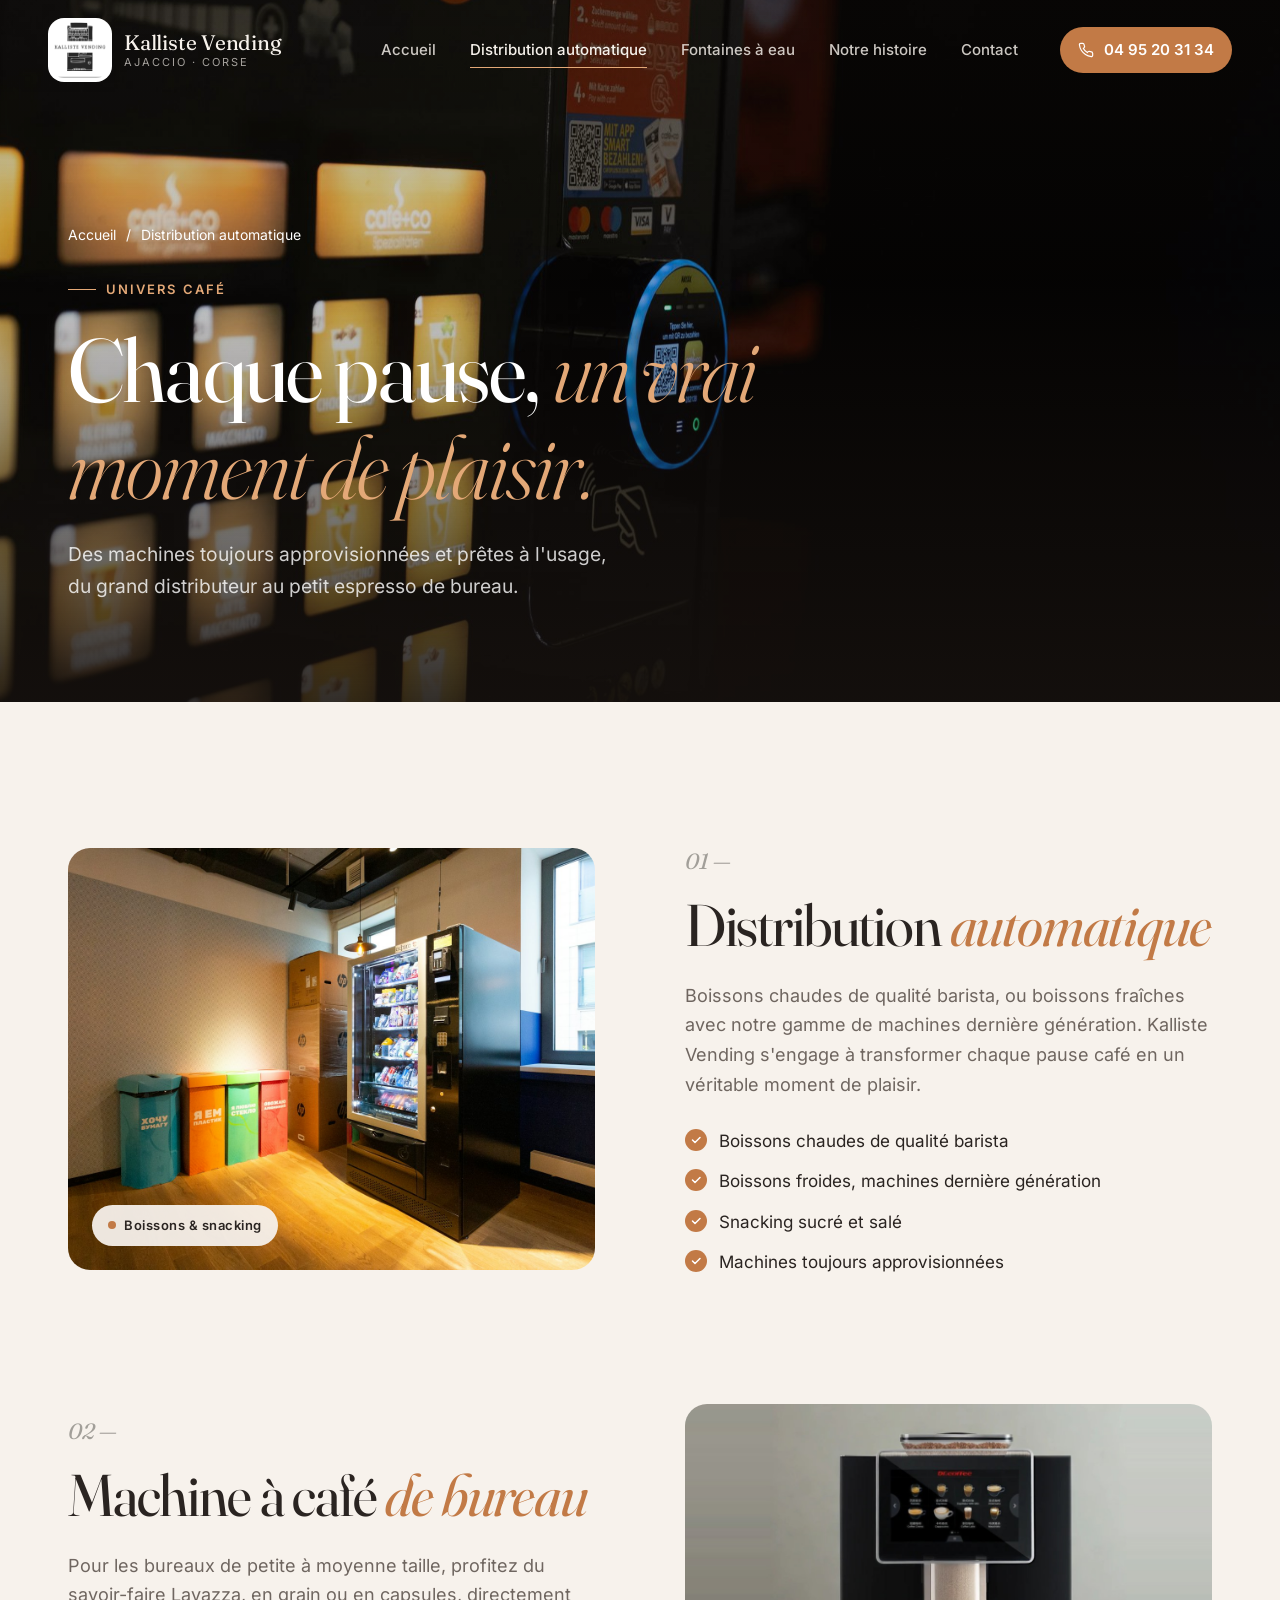
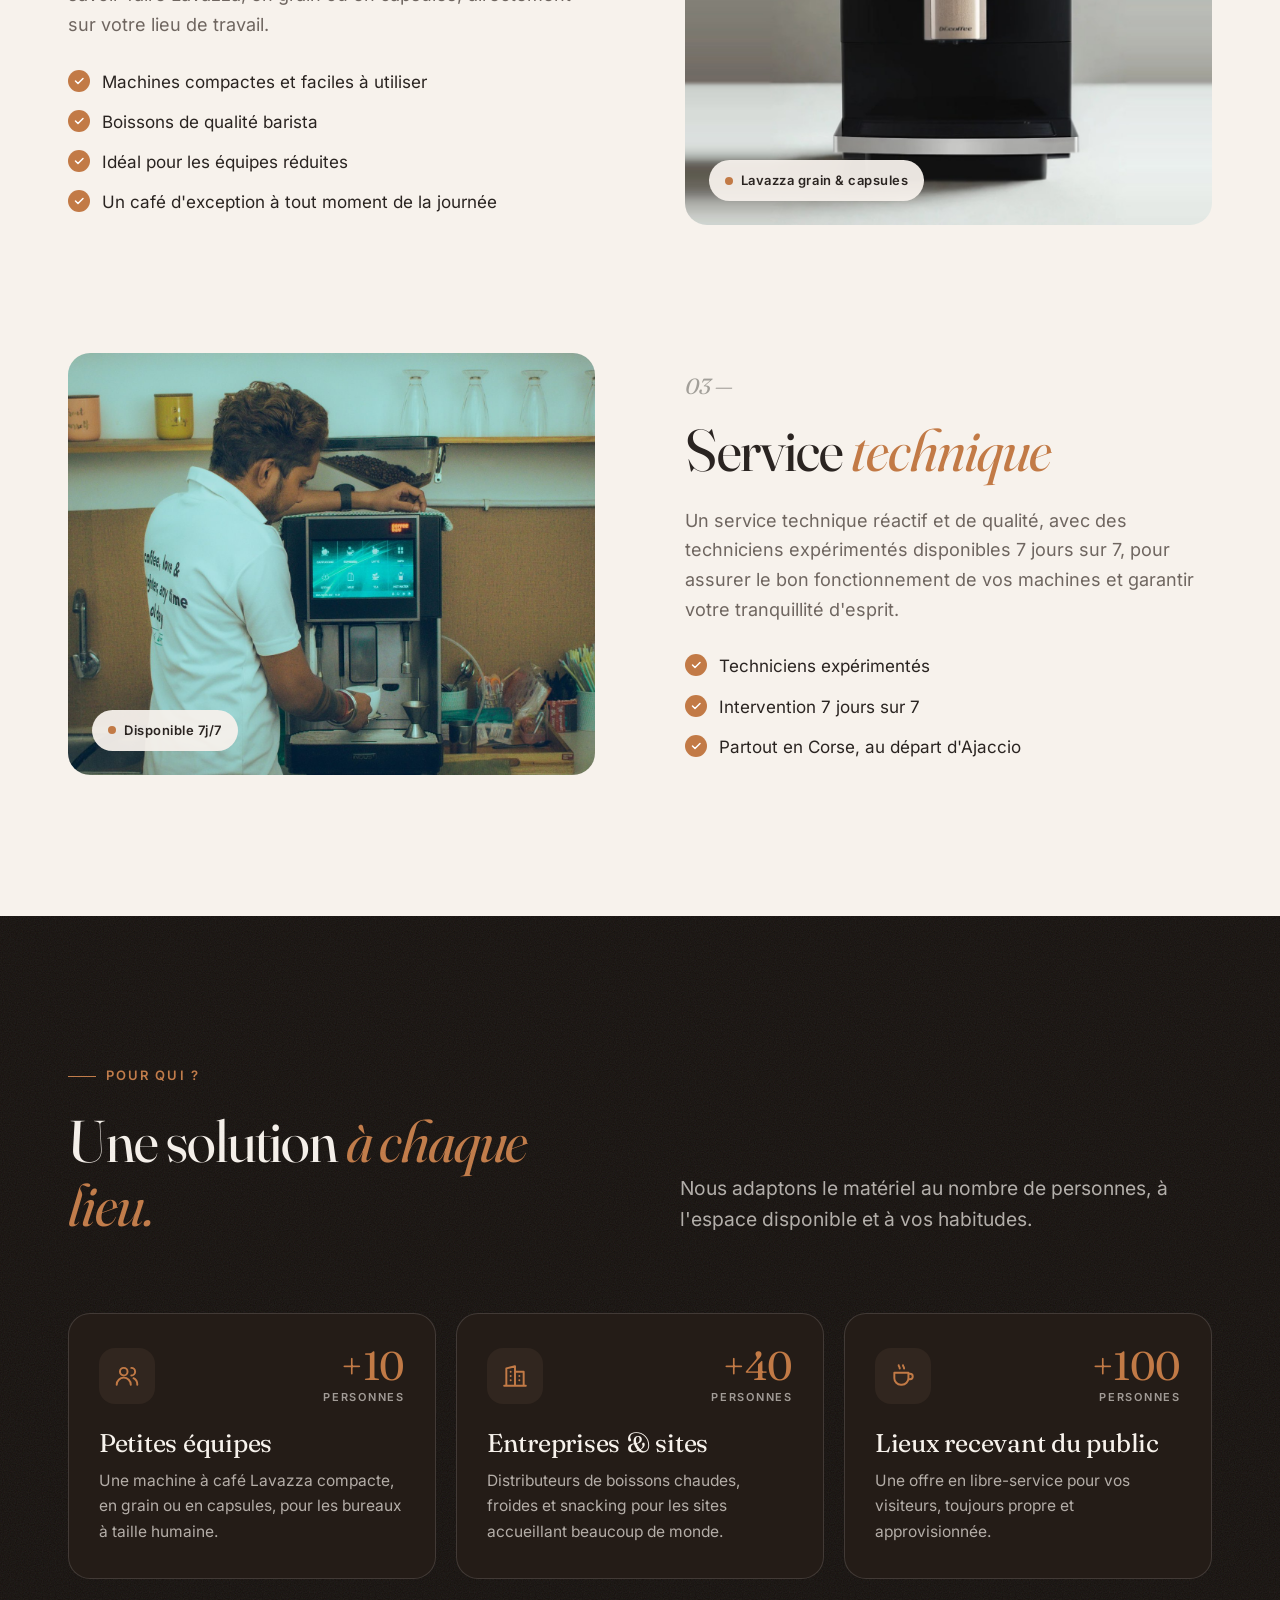
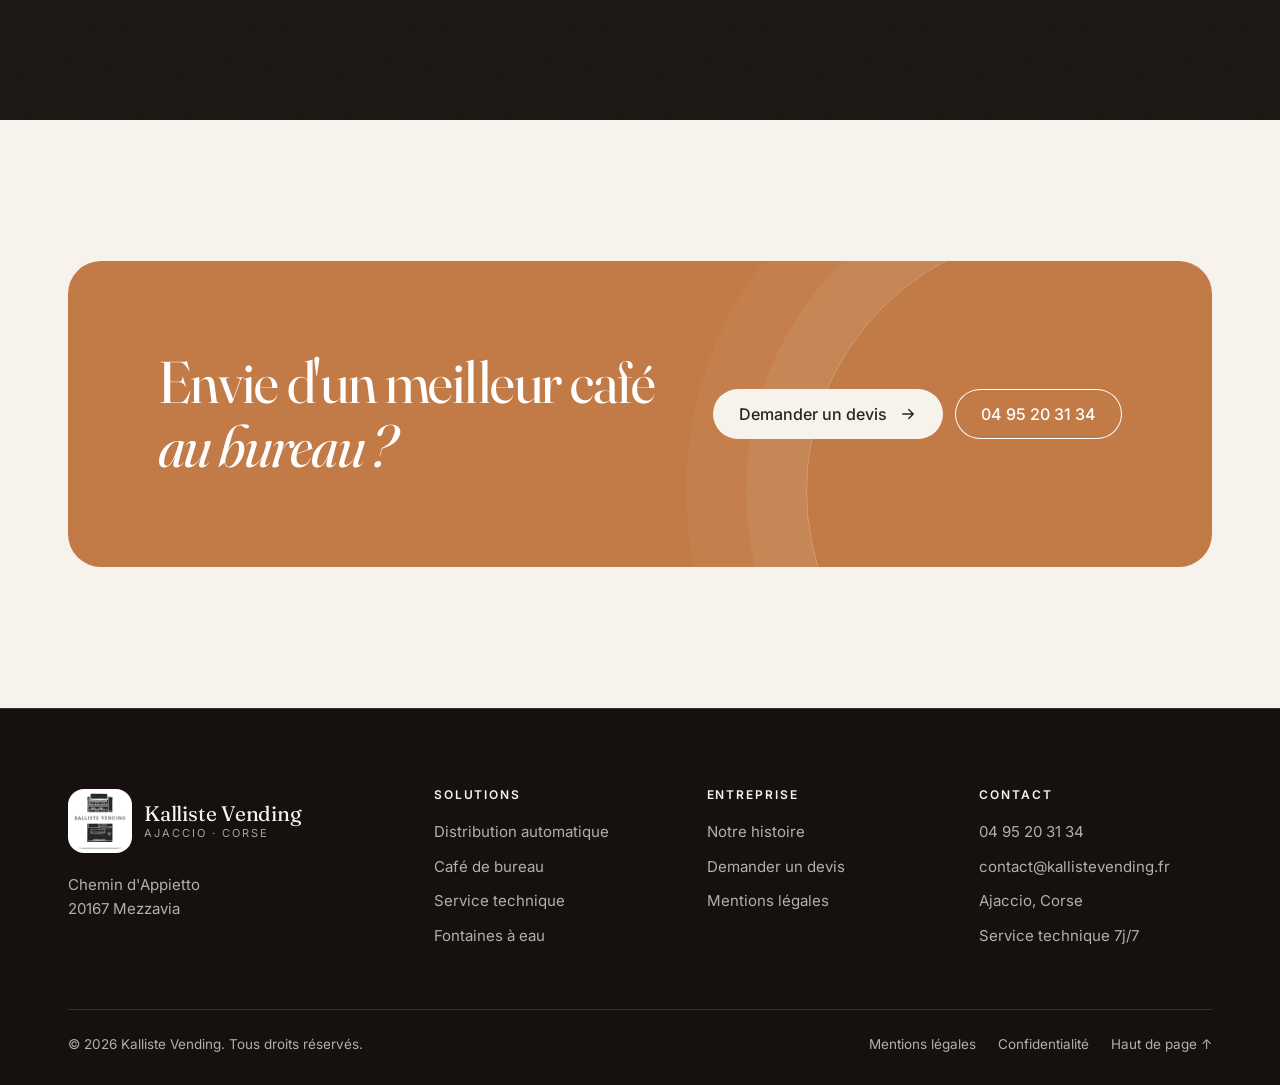
==== commit 4a53afa2: "Ajout de l'e-mail public contact@kallistevending.fr (mentions légales, contact, pieds de page)" ====
--- a/distribution-automatique/index.html
+++ b/distribution-automatique/index.html
@@ -195,6 +195,7 @@
         <h4>Contact</h4>
         <ul>
           <li><a href="tel:+33495203134">04 95 20 31 34</a></li>
+          <li><a href="mailto:contact@kallistevending.fr">contact@kallistevending.fr</a></li>
           <li>Ajaccio, Corse</li>
           <li>Service technique 7j/7</li>
         </ul>
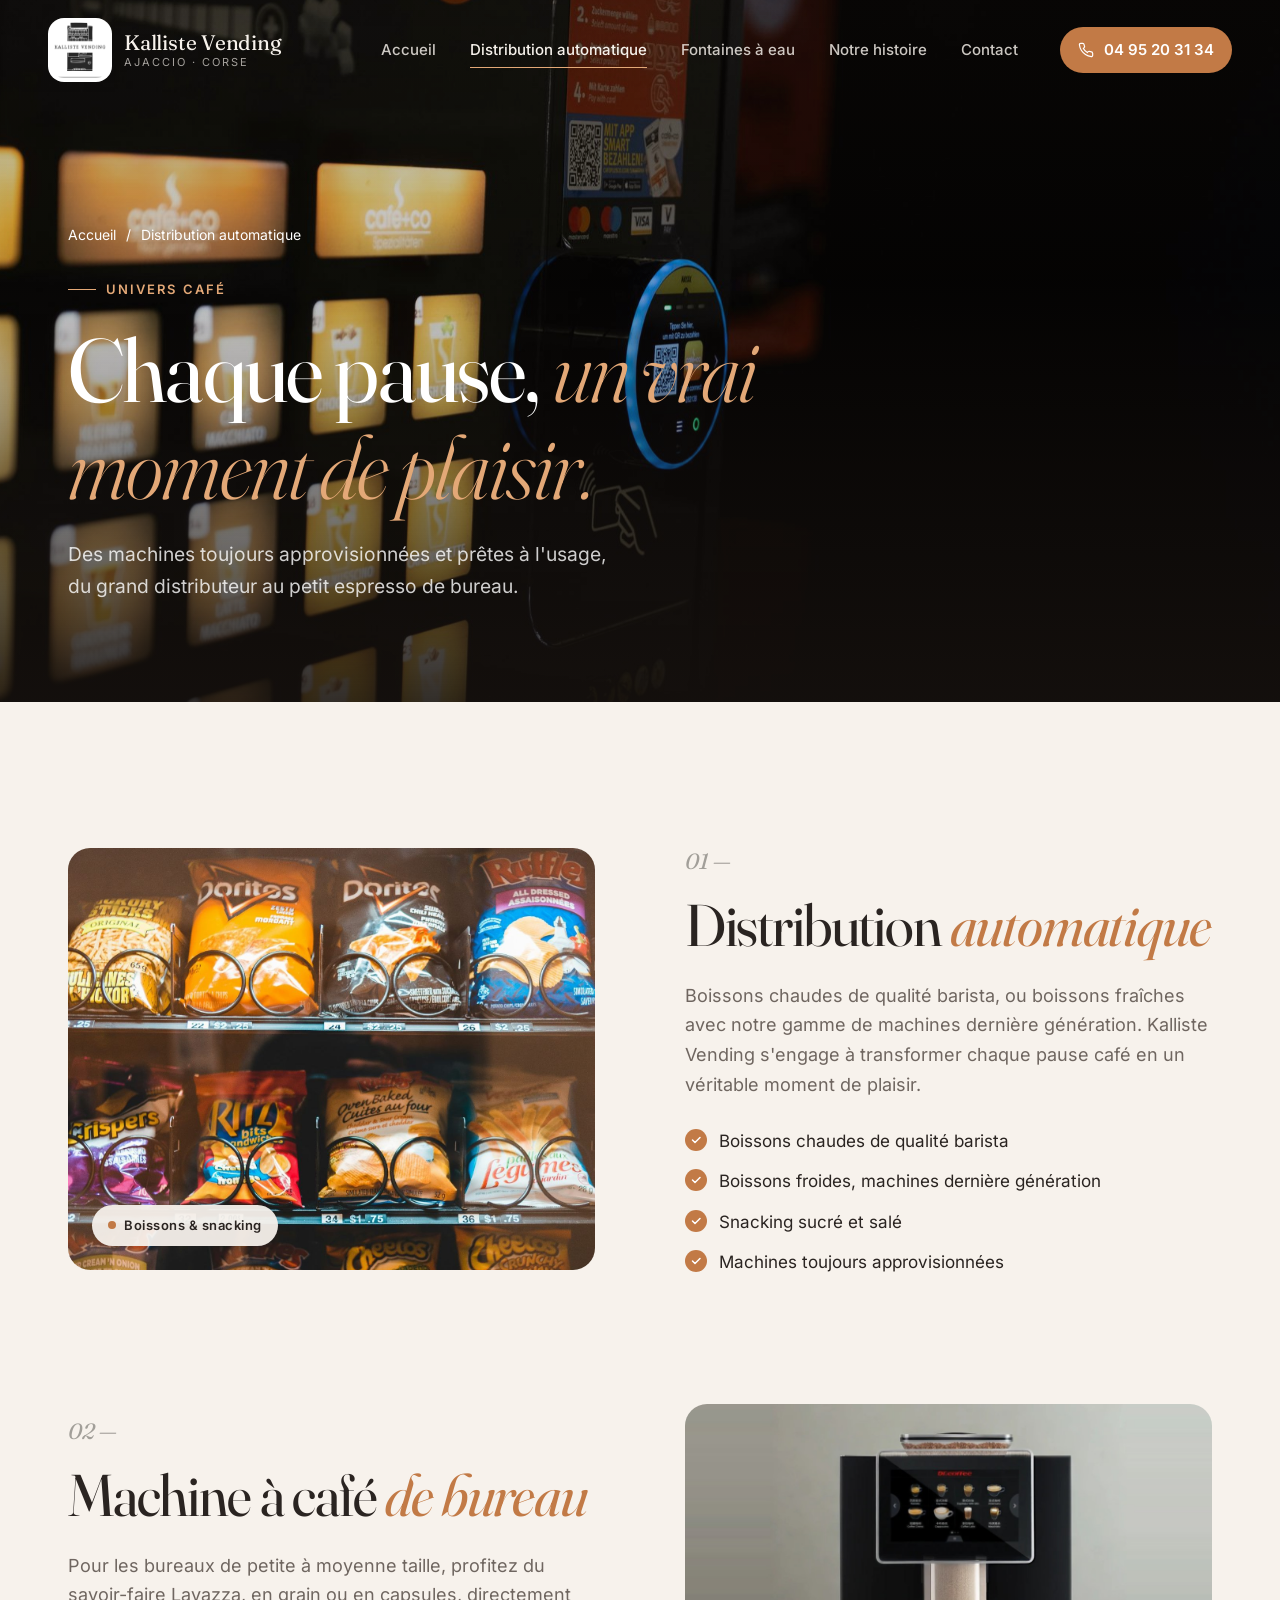
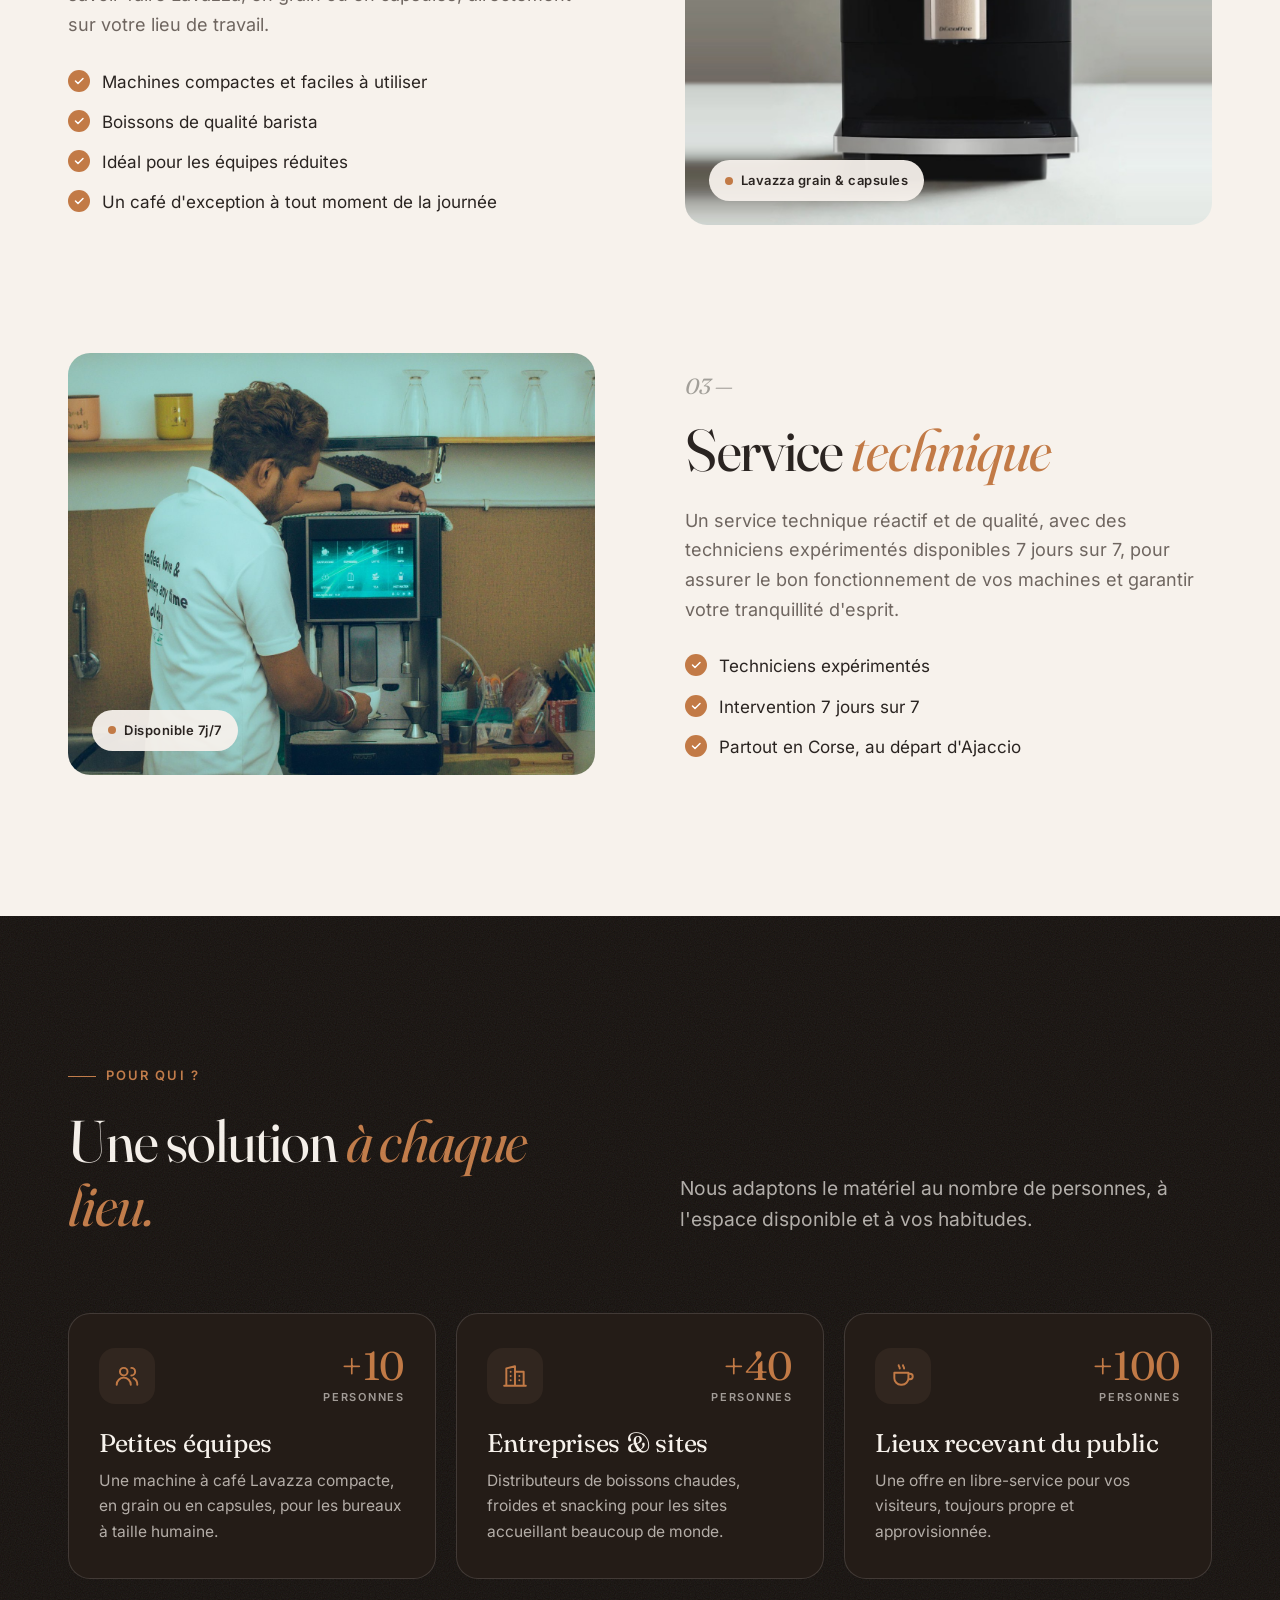
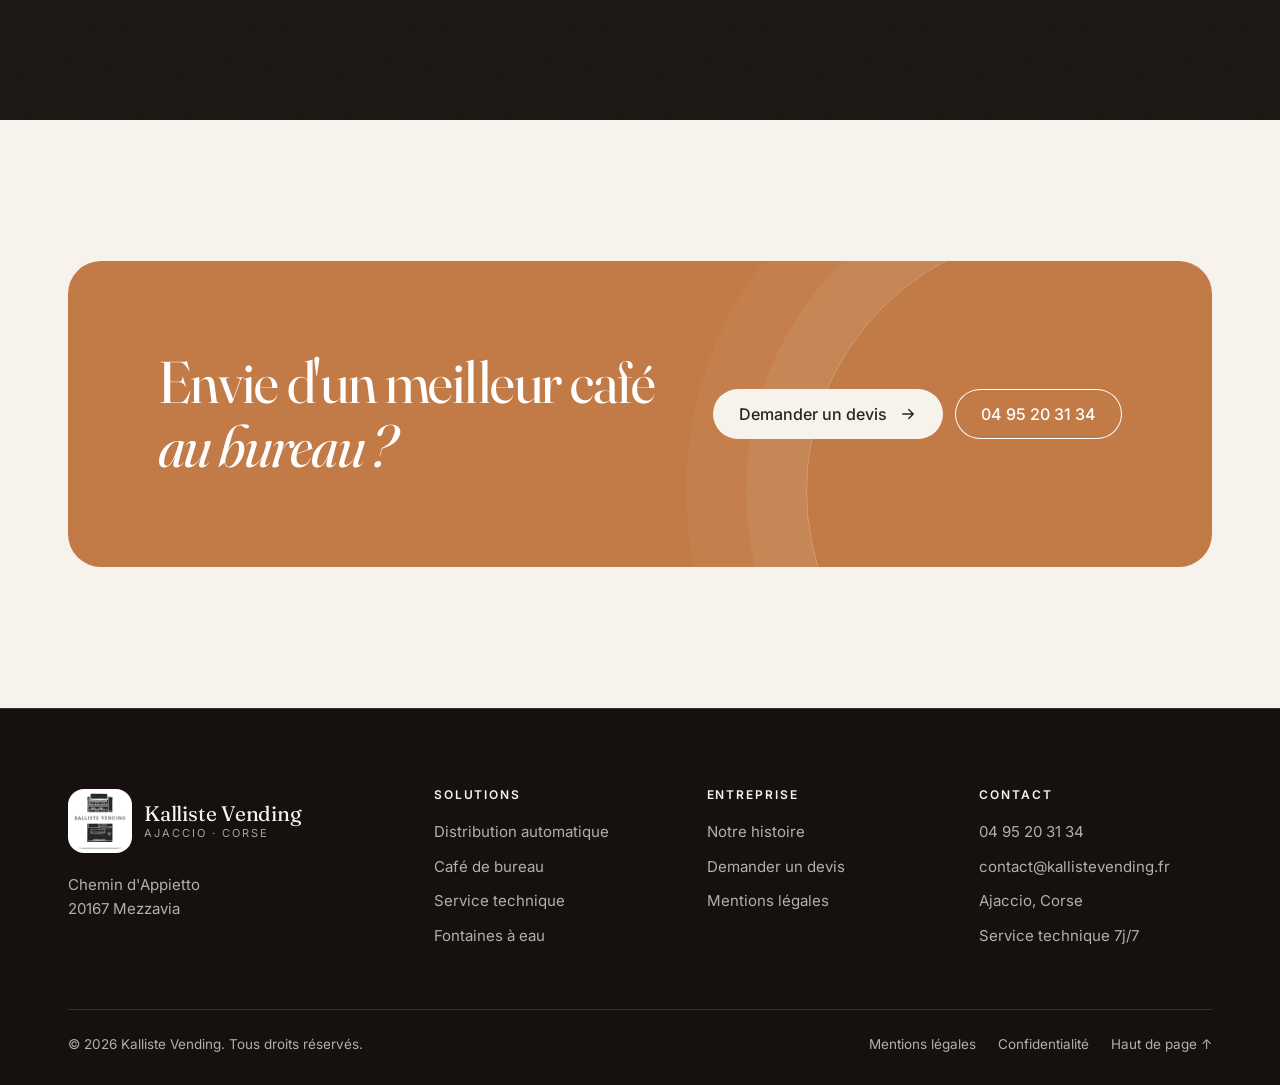
==== commit 775434a8: "Page Distribution : nouvelle photo de distributeur pour la section 01 Co-Authored-By: Claude Opus 5." ====
--- a/distribution-automatique/index.html
+++ b/distribution-automatique/index.html
@@ -69,7 +69,7 @@
     <div class="wrap">
       <div class="feature-row" id="distributeurs">
         <div class="feature-media reveal">
-          <img src="../assets/img/distributeur-bureau.jpg" alt="Distributeur automatique installé dans des locaux d'entreprise" width="1500" height="1000" loading="lazy">
+          <img src="../assets/img/distributeur-snacking.jpg" alt="Distributeur automatique rempli de chips et de biscuits" width="1333" height="1066" loading="lazy">
           <span class="pill">Boissons &amp; snacking</span>
         </div>
         <div class="feature-text reveal" data-delay="1">
@@ -213,6 +213,6 @@
 </footer>
 
 <a class="call-fab" href="tel:+33495203134" aria-label="Appeler Kalliste Vending"><svg><use href="#i-phone"/></svg></a>
-<script src="../assets/js/main.js" defer></script>
+<script src="../assets/js/main.js?v=2" defer></script>
 </body>
 </html>
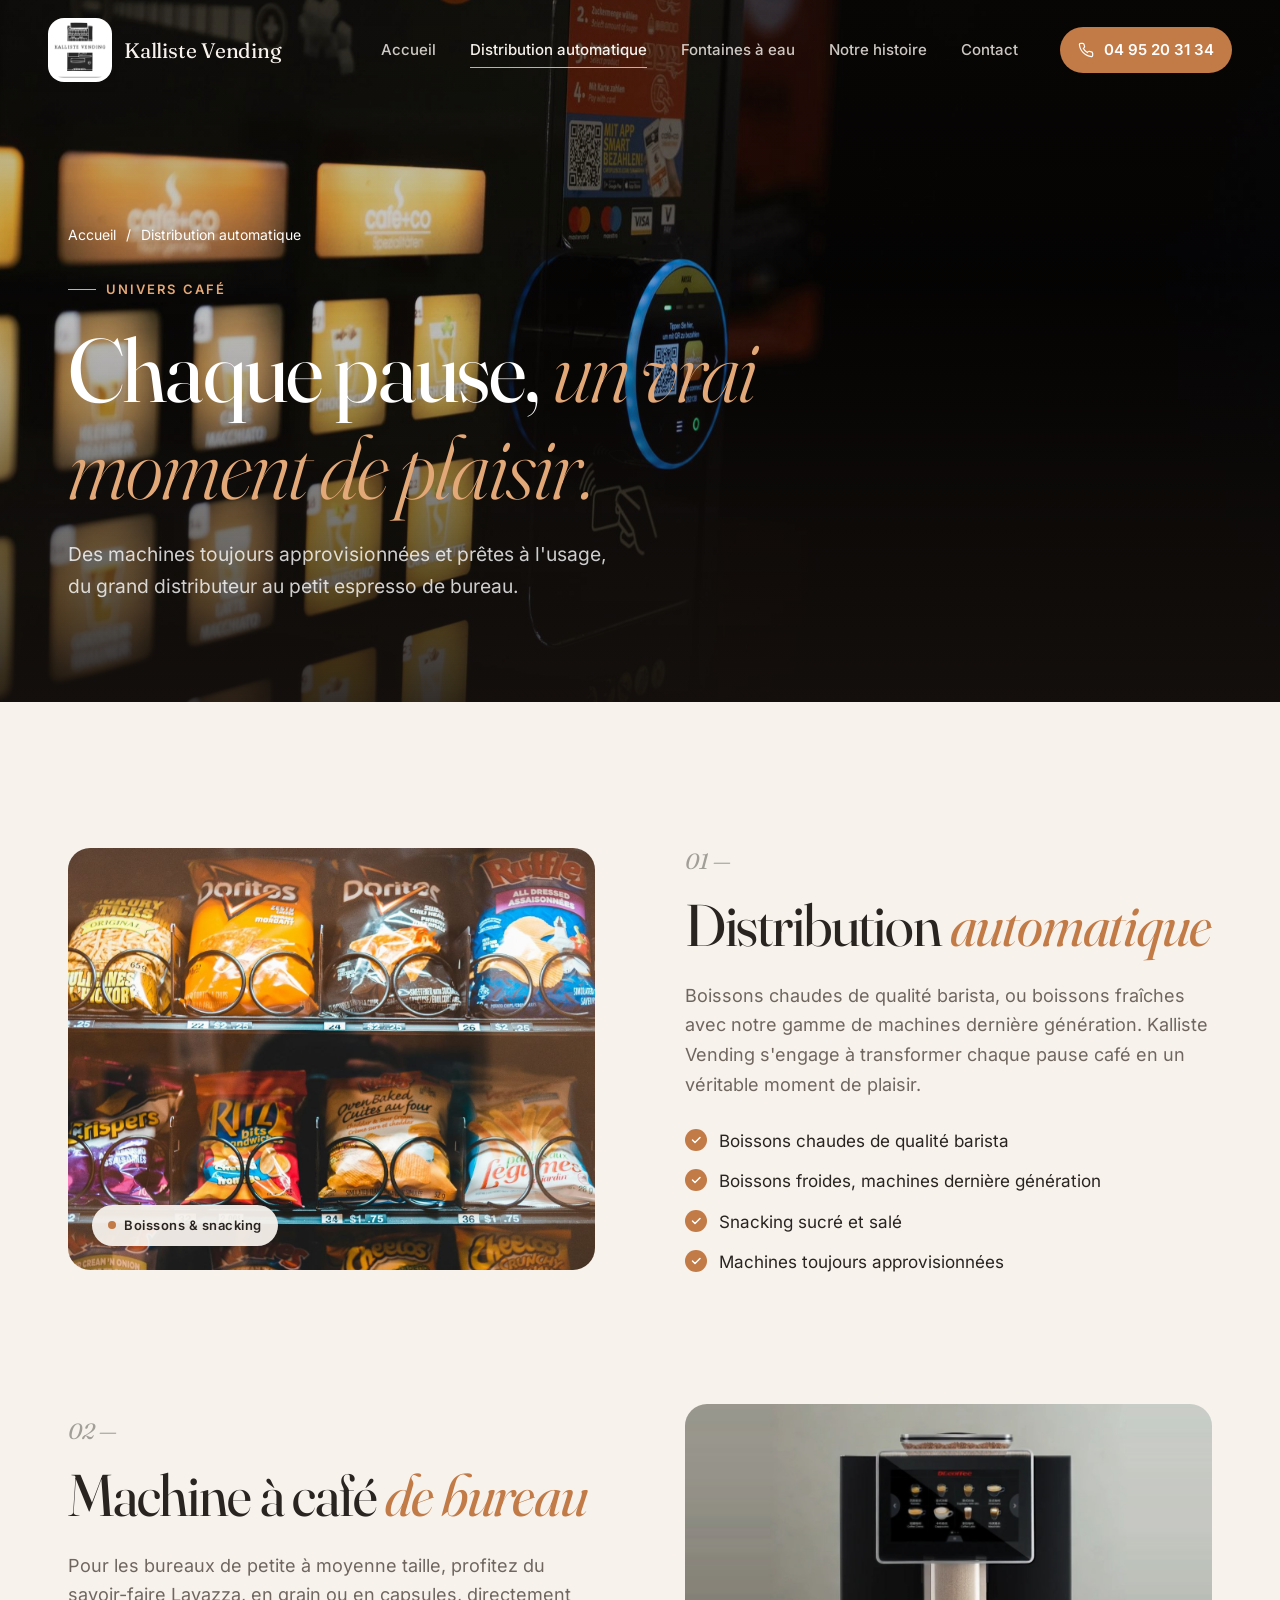
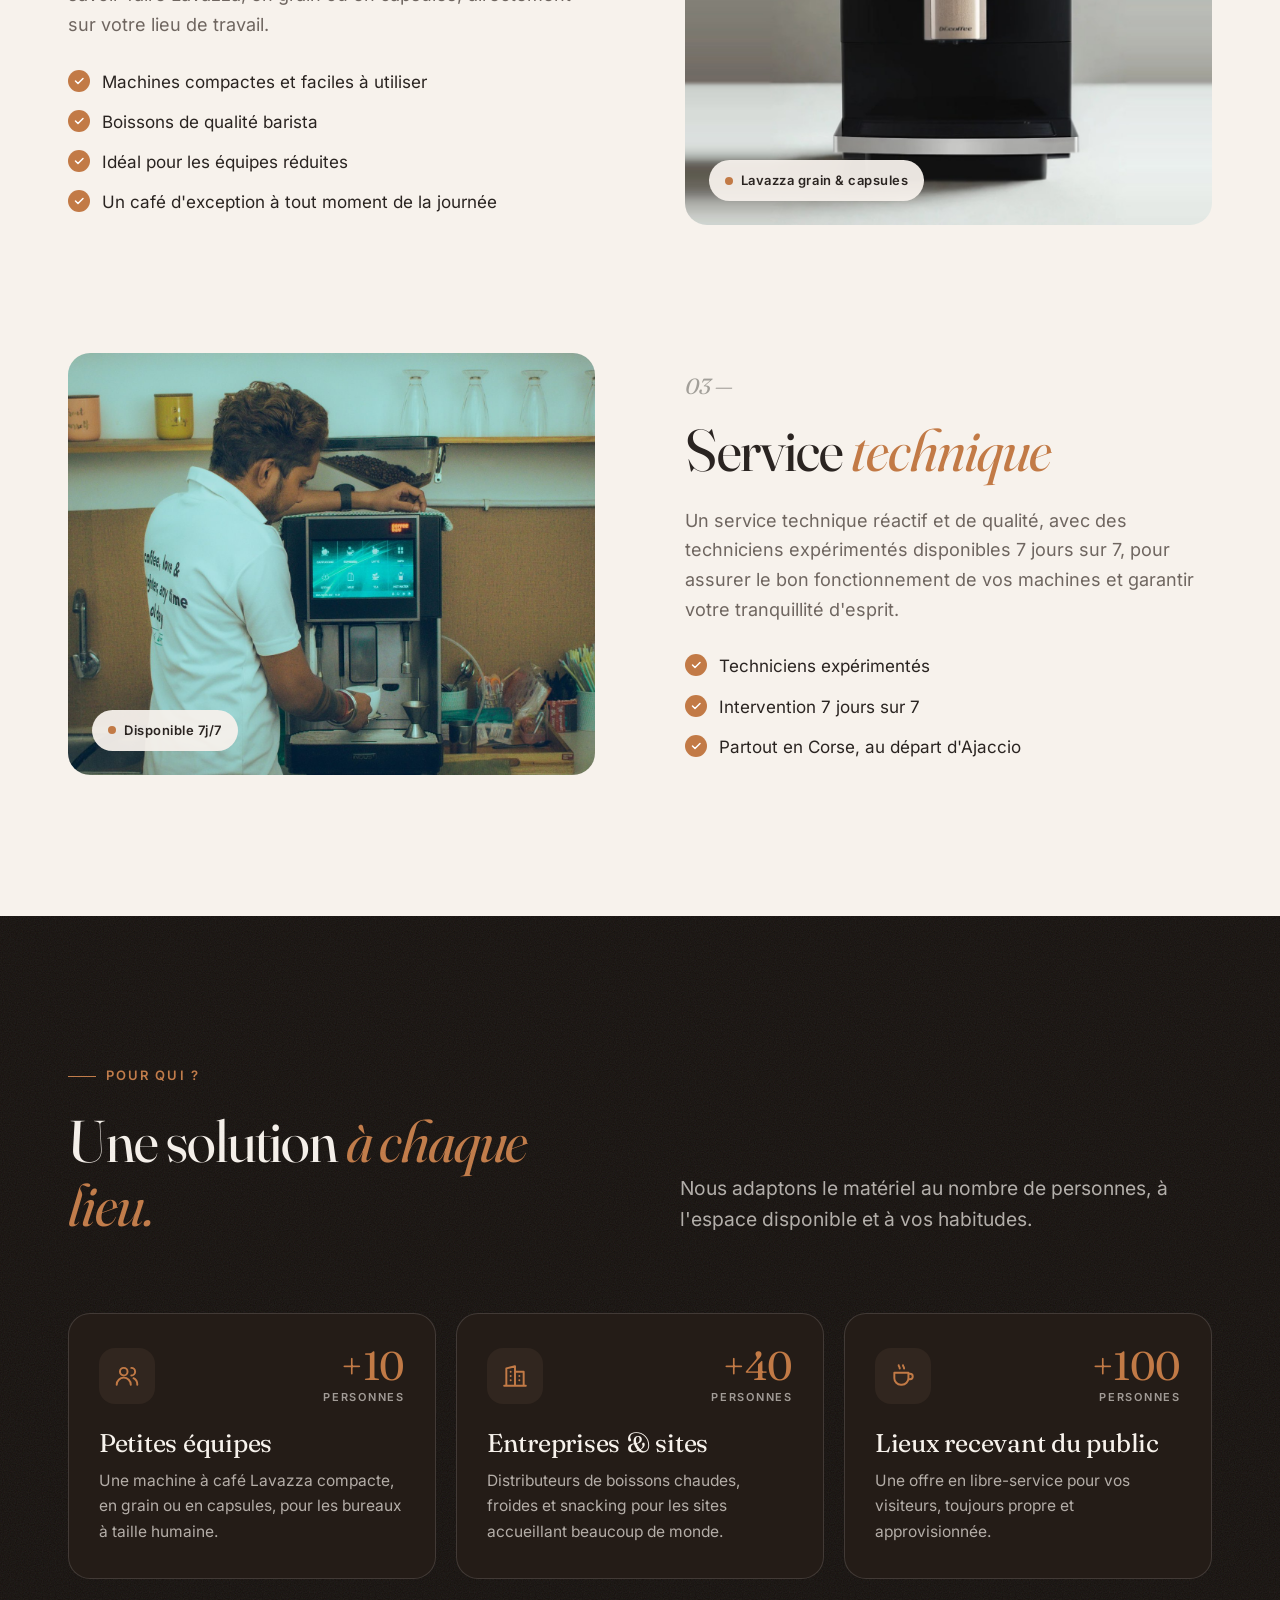
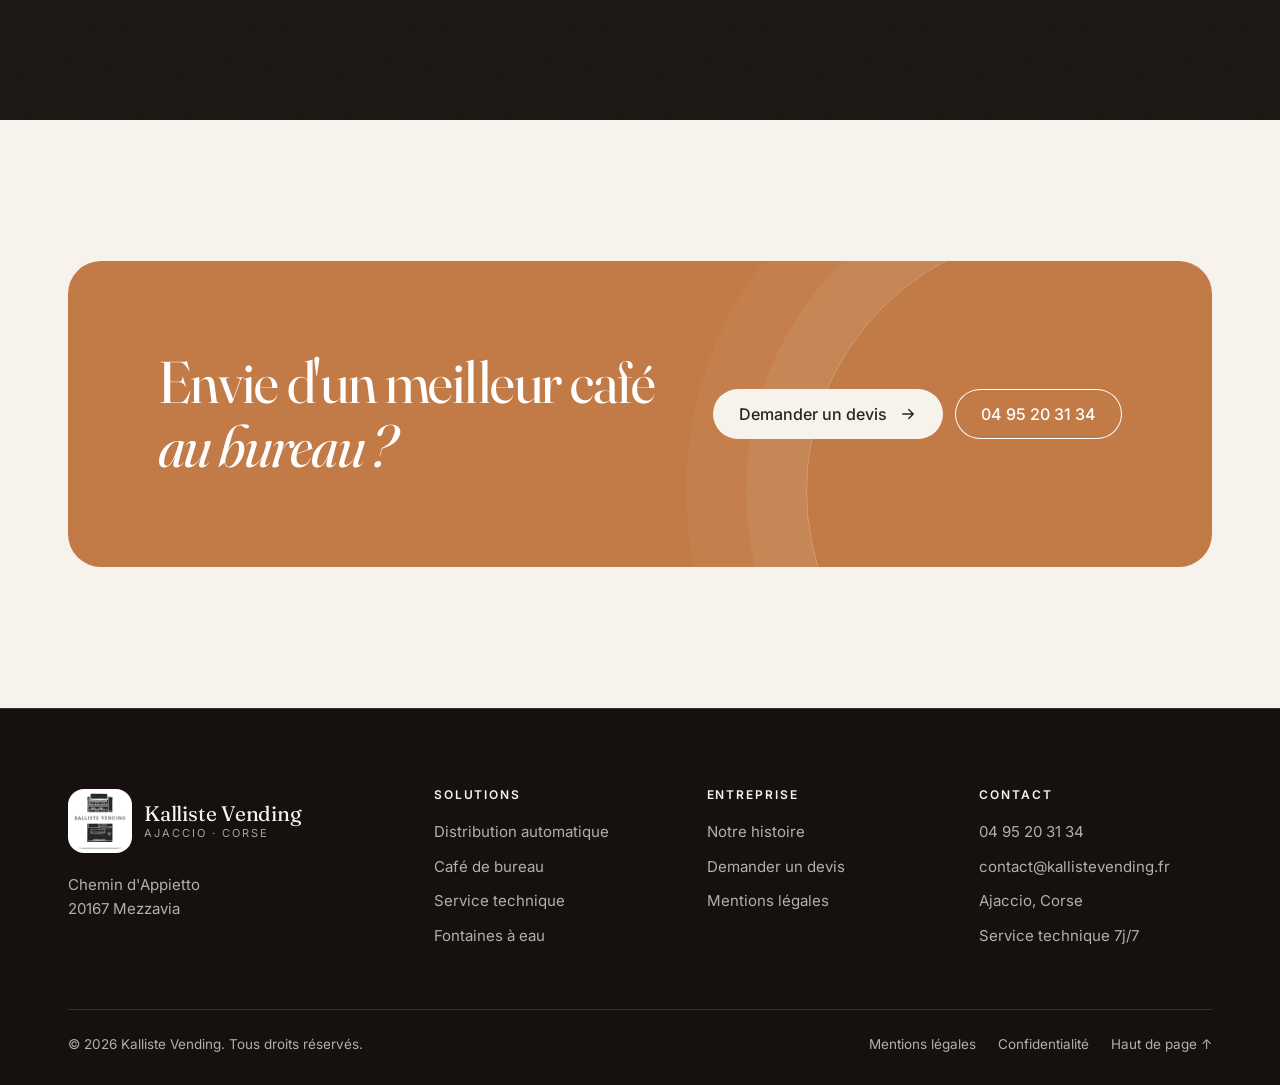
==== commit 80d460ed: "En-tête : retrait de la mention « Ajaccio · Corse » sous le nom Co-Authored-By: Claude Opus 5.5 <nor" ====
--- a/distribution-automatique/index.html
+++ b/distribution-automatique/index.html
@@ -27,7 +27,7 @@
   <div class="wrap">
     <a class="brand" href="../" aria-label="Kalliste Vending, accueil">
       <img src="../assets/img/logo.png" alt="" width="54" height="54">
-      <span>Kalliste Vending<small>Ajaccio · Corse</small></span>
+      <span>Kalliste Vending</span>
     </a>
     <nav class="nav" aria-label="Navigation principale">
       <ul>
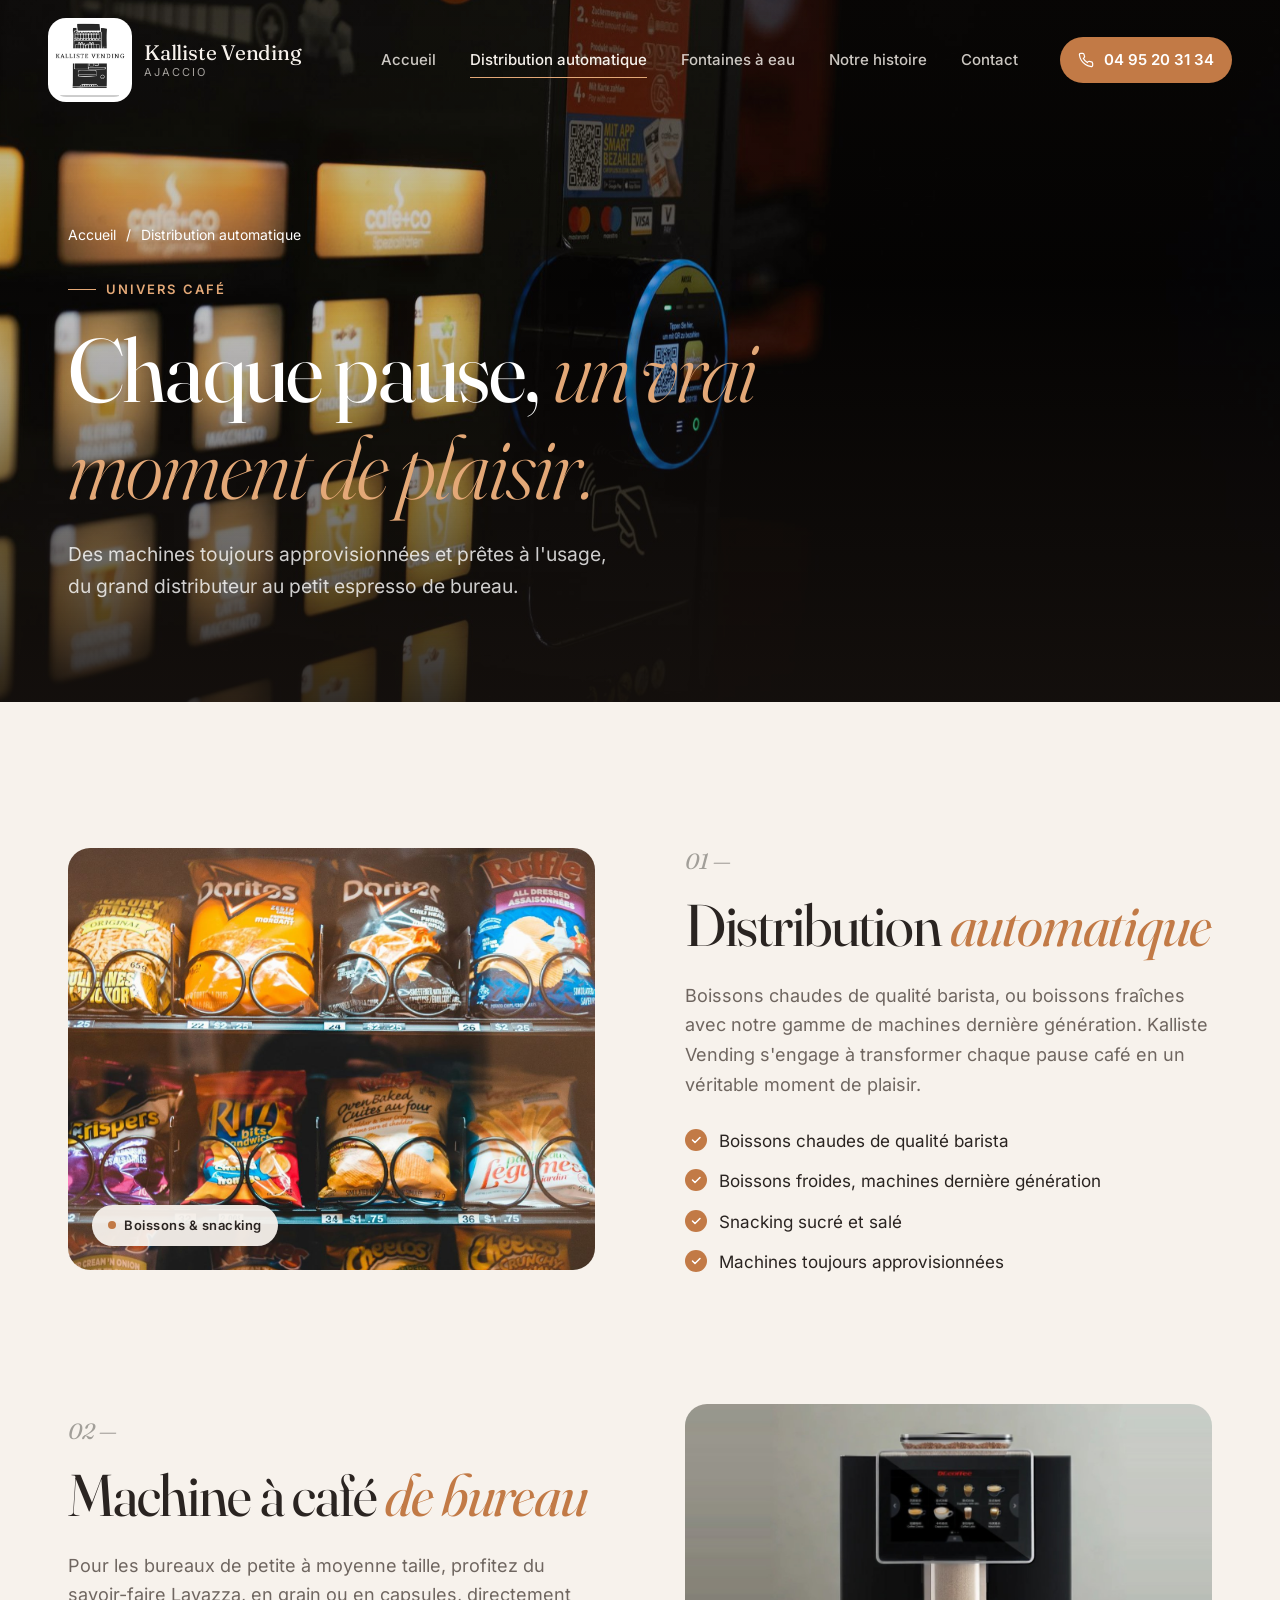
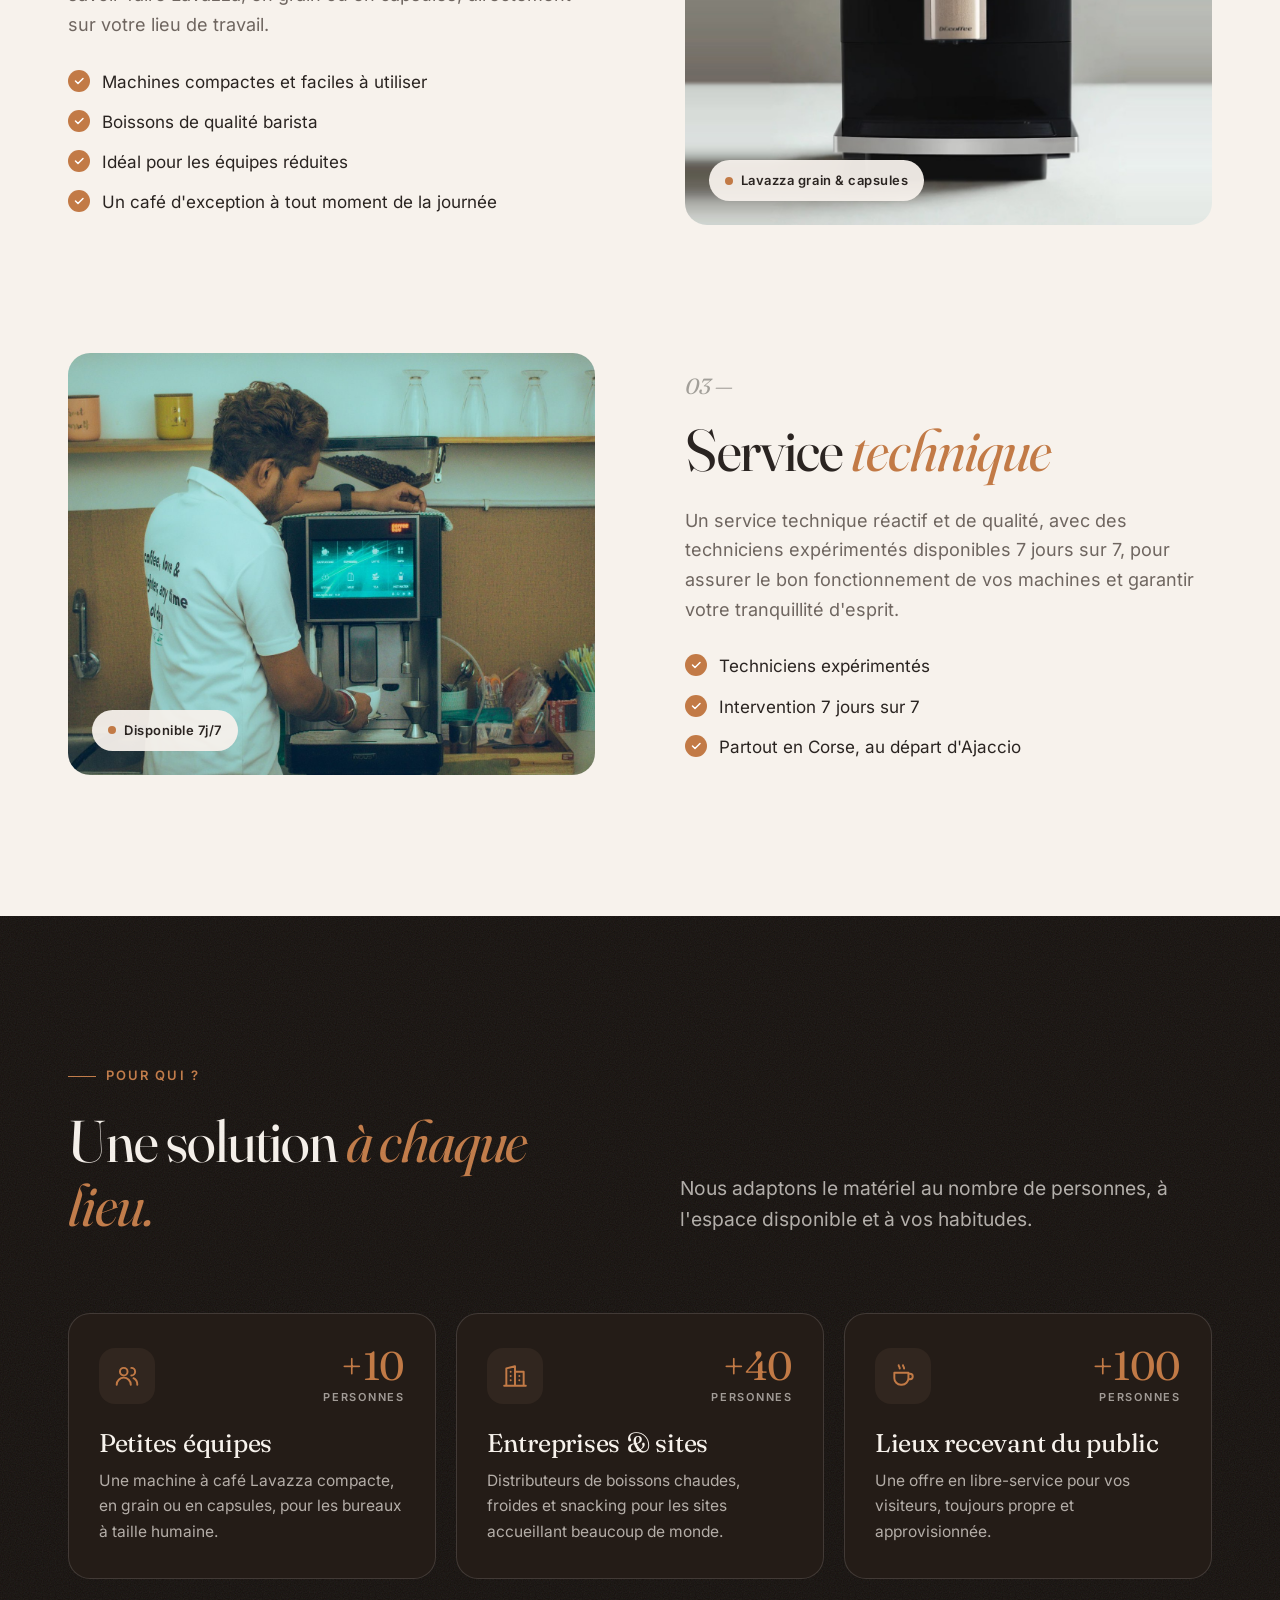
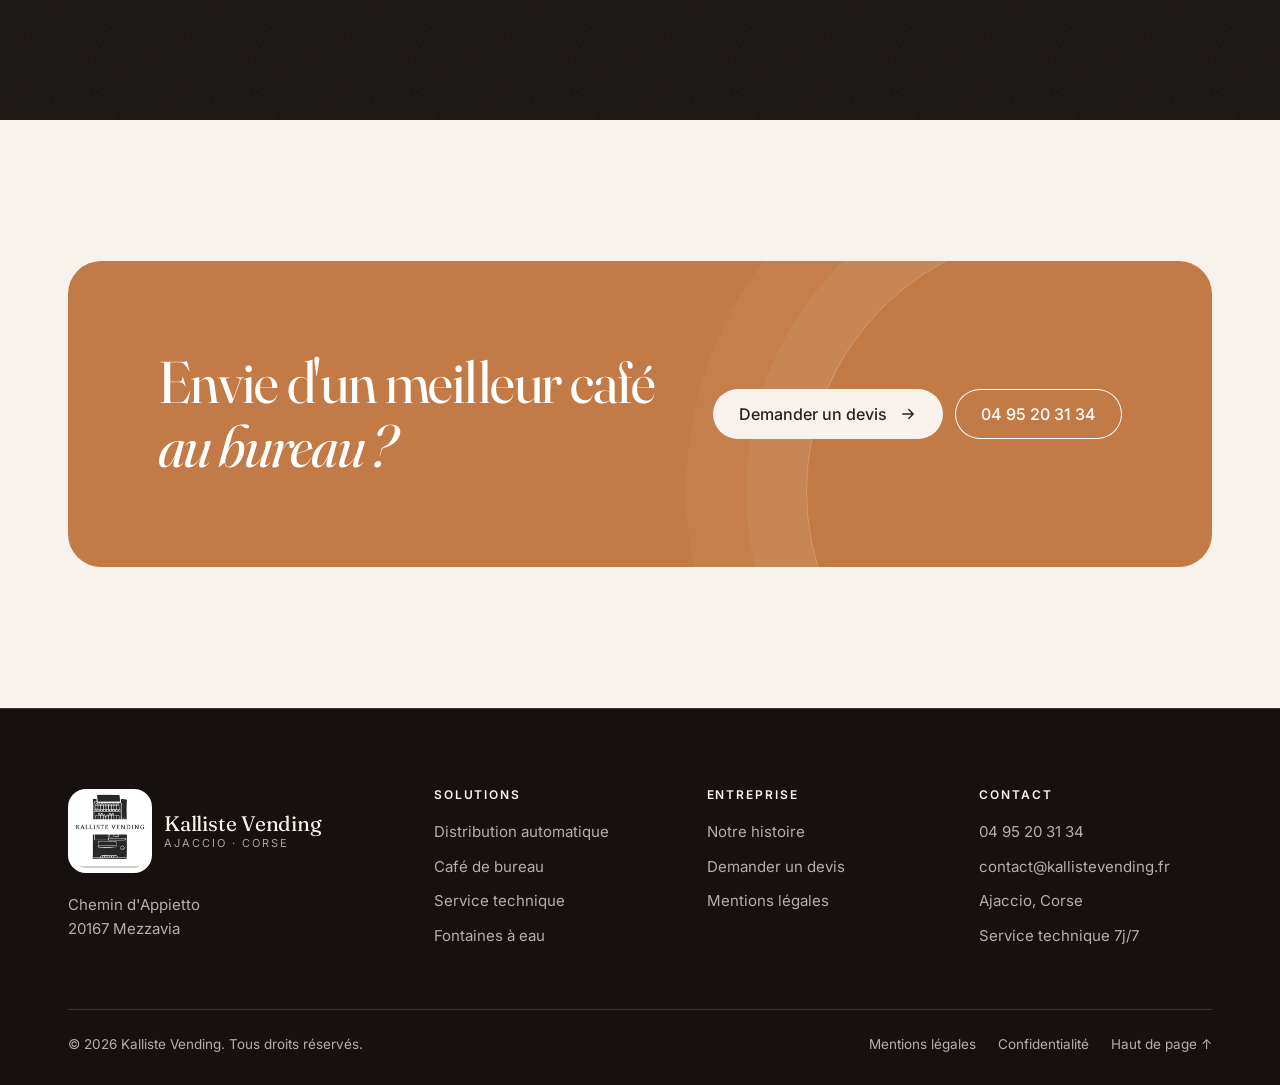
==== commit 6a7f86d6: "En-tête : logo agrandi pour être lisible, mention « Ajaccio » sous le nom Co-Authored-By: Claude Opu" ====
--- a/distribution-automatique/index.html
+++ b/distribution-automatique/index.html
@@ -10,7 +10,7 @@
   <link rel="apple-touch-icon" href="../assets/img/apple-touch-icon.png">
   <link rel="preload" href="../assets/fonts/fraunces-normal.woff2" as="font" type="font/woff2" crossorigin>
   <link rel="preload" href="../assets/fonts/inter-normal.woff2" as="font" type="font/woff2" crossorigin>
-  <link rel="stylesheet" href="../assets/css/style.css">
+  <link rel="stylesheet" href="../assets/css/style.css?v=2">
   <script>document.documentElement.classList.remove('no-js');</script>
 </head>
 <body>
@@ -27,7 +27,7 @@
   <div class="wrap">
     <a class="brand" href="../" aria-label="Kalliste Vending, accueil">
       <img src="../assets/img/logo.png" alt="" width="54" height="54">
-      <span>Kalliste Vending</span>
+      <span>Kalliste Vending<small>Ajaccio</small></span>
     </a>
     <nav class="nav" aria-label="Navigation principale">
       <ul>
--- a/assets/css/style.css
+++ b/assets/css/style.css
@@ -162,9 +162,11 @@
 }
 .brand { display: flex; align-items: center; gap: 12px; text-decoration: none; }
 .brand img {
-  width: 64px; height: 64px; object-fit: contain;
-  background: #fff; border-radius: 16px; padding: 4px;
-}
+  width: 84px; height: 84px; object-fit: contain;
+  background: #fff; border-radius: 18px; padding: 5px;
+  transition: width .4s var(--ease), height .4s var(--ease);
+}
+.site-header.is-solid .brand img { width: 66px; height: 66px; border-radius: 15px; }
 .brand span { font-family: var(--serif); font-size: 21px; letter-spacing: -.01em; line-height: 1; }
 .brand small { display: block; font-family: var(--sans); font-size: 11px; letter-spacing: .18em; text-transform: uppercase; opacity: .65; margin-top: 4px; }
 
@@ -788,7 +790,8 @@
   .page-hero { min-height: 70vh; padding-top: 140px; }
   .hero { padding-top: 130px; }
   .brand span { font-size: 18px; }
-  .brand img { width: 54px; height: 54px; border-radius: 14px; }
+  .brand img { width: 68px; height: 68px; border-radius: 15px; padding: 4px; }
+  .site-header.is-solid .brand img { width: 56px; height: 56px; border-radius: 13px; }
 
   /* bandeaux photo des pages intérieures : voile plus dense pour la lisibilité */
   .page-hero::after { background: linear-gradient(180deg, rgba(22, 17, 14, .55) 0%, rgba(22, 17, 14, .6) 45%, rgba(22, 17, 14, .92) 100%); }
